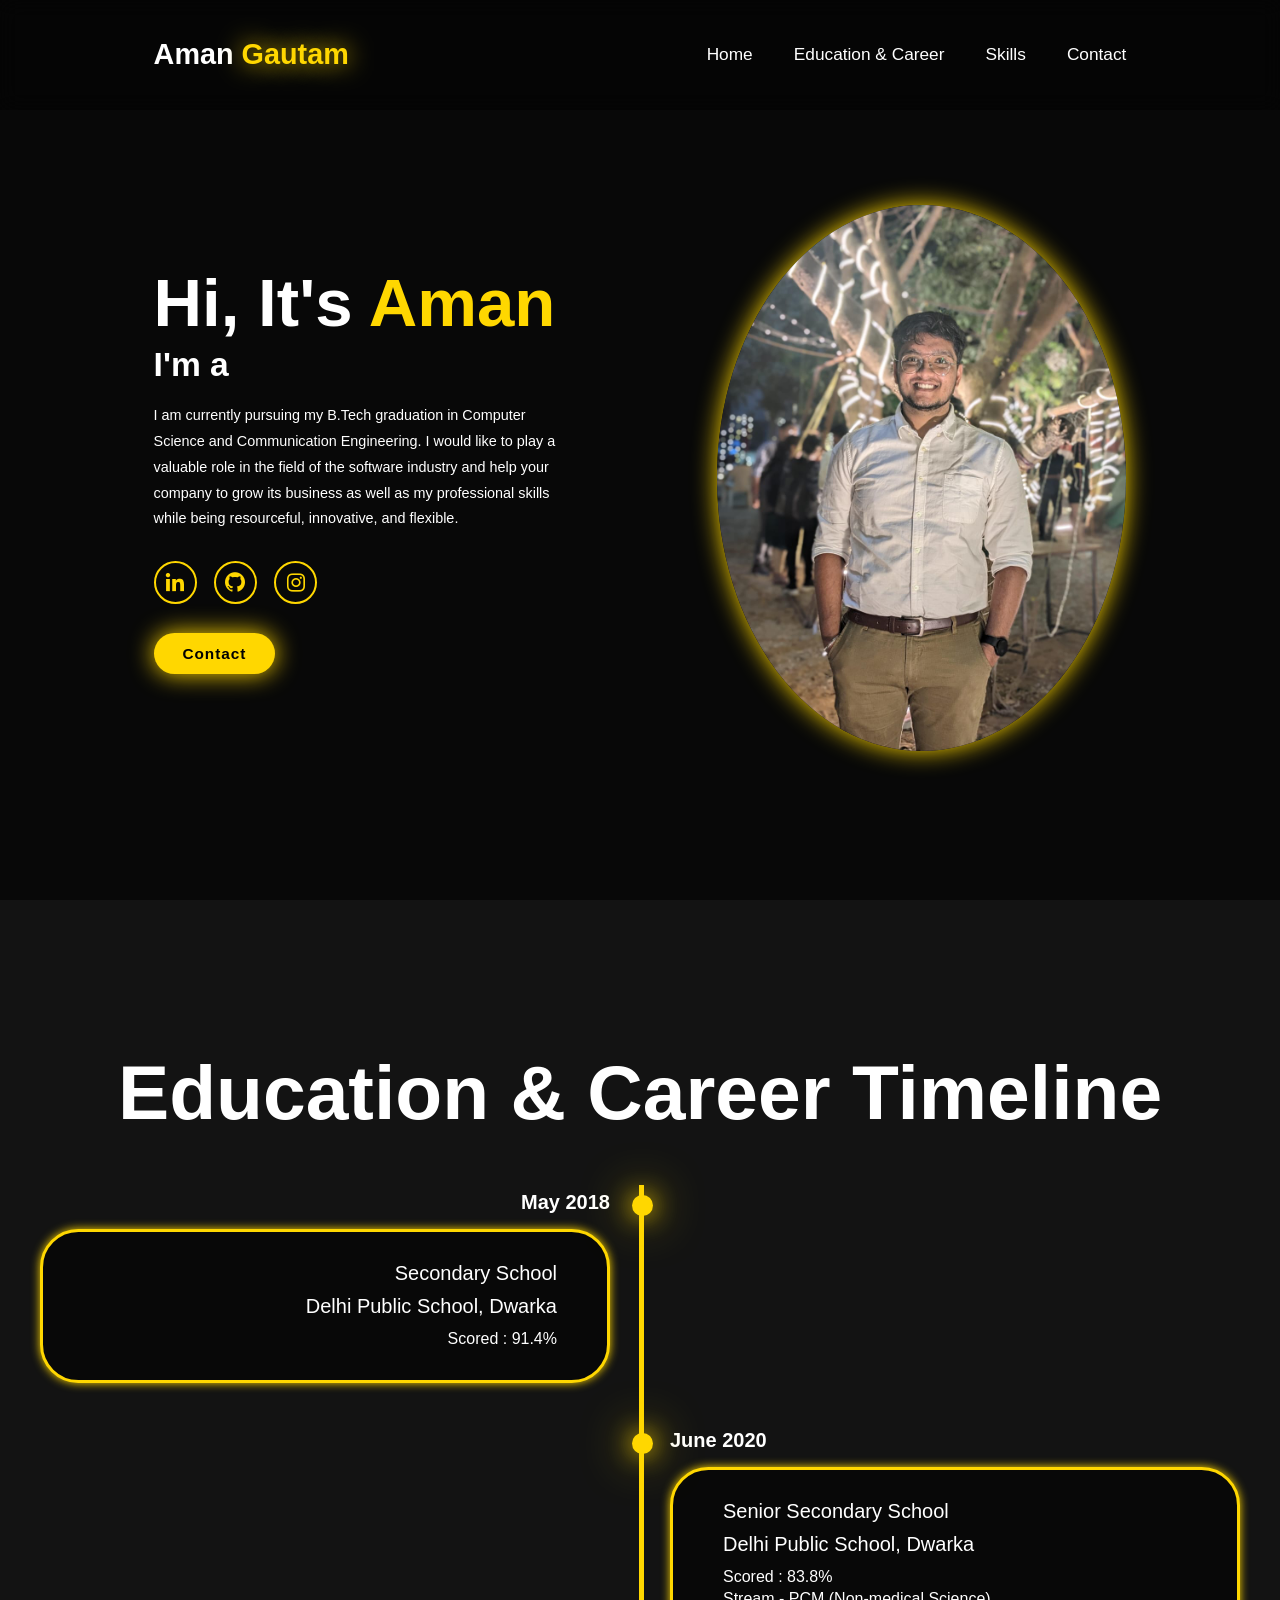
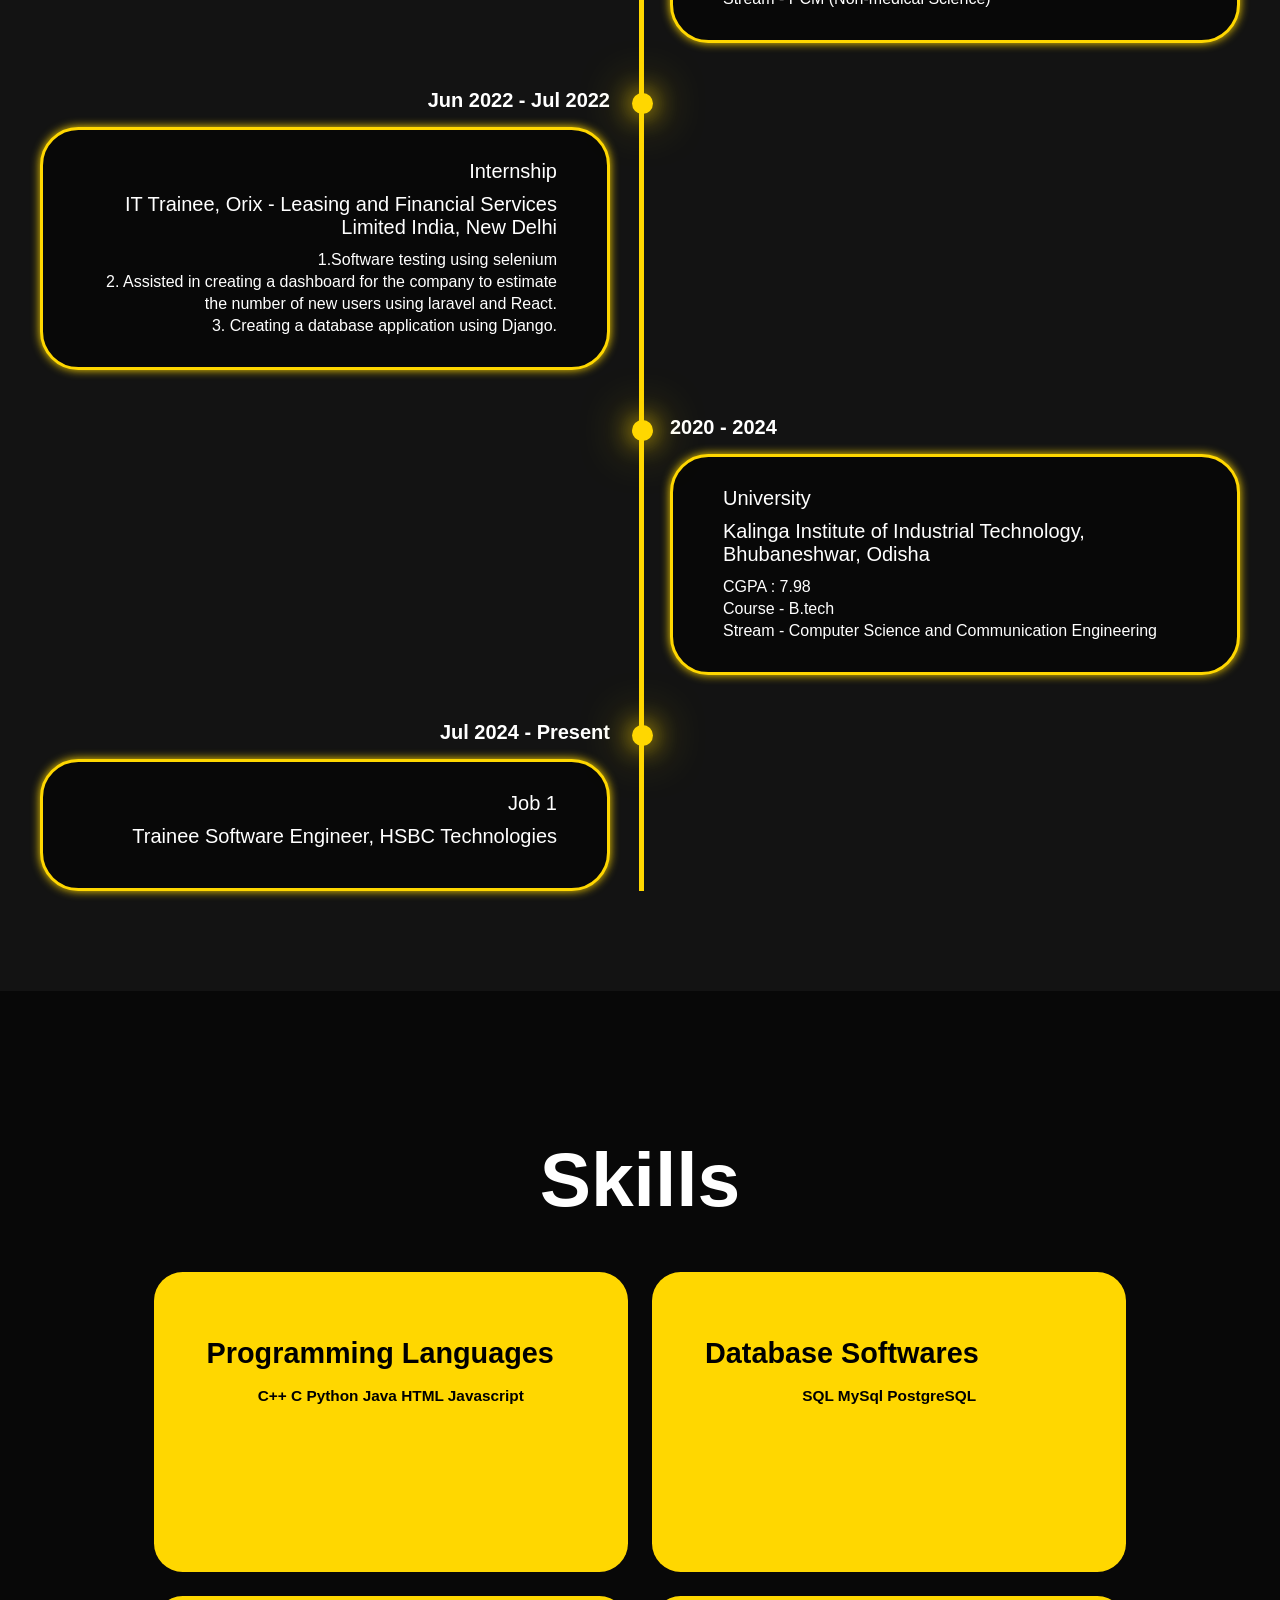
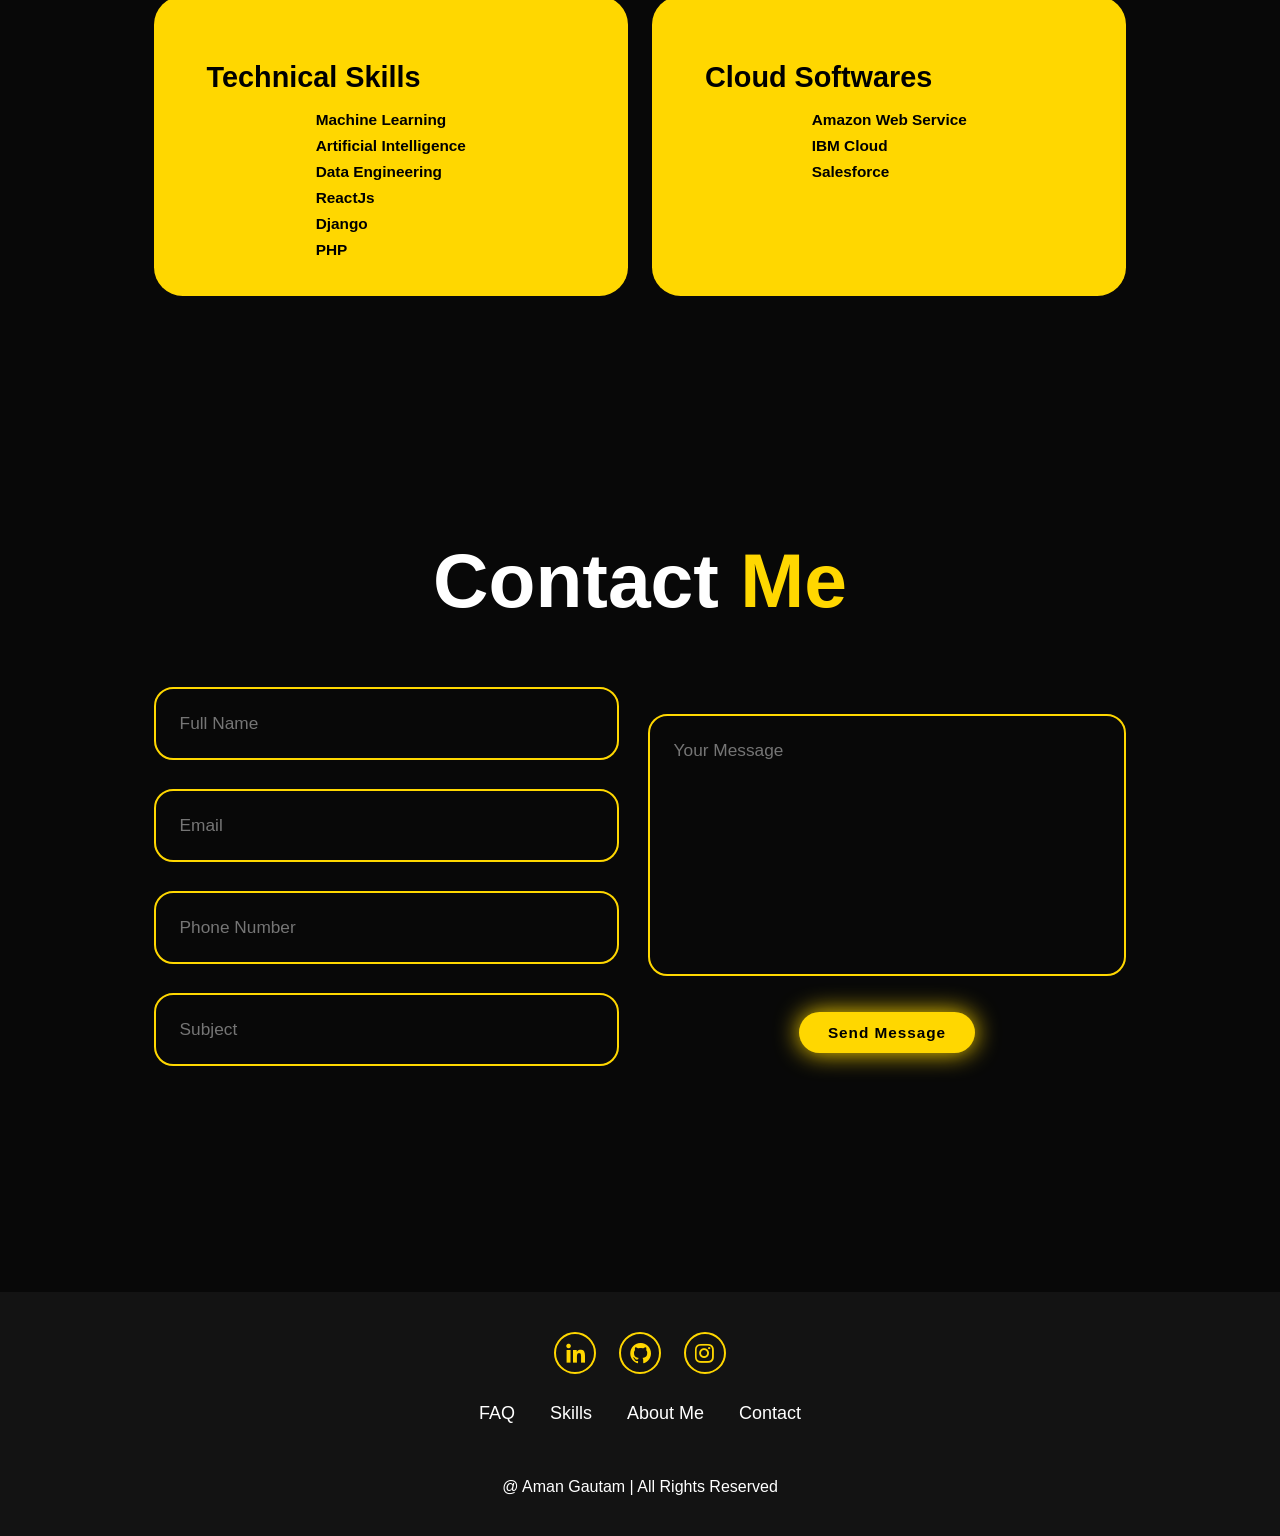
==== index.html @ bf4b322b "update updating form" ====
<!DOCTYPE html>
<html lang="en">
    <head>
        <meta charset="UTF=8">
        <meta name="viewport"
        content="width=device-width, initial-scale=1.0">
        <title>Portfolio Website</title>
        <link rel="stylesheet" href="style.css">
        <link href='https://unpkg.com/boxicons@2.1.4/css/boxicons.min.css' rel='stylesheet'>

    </head>
    <body>
        <header class="header">
            <a href="#home" class="logo">Aman <span>Gautam</span></a>
            <i class='bx bx-menu' id="menu-icon"></i>
            
            <nav class="navbar">
                <a href="#home" class="'active">Home</a>
                <a href="#education">Education & Career</a>
                <a href="#skills">Skills</a>
                <a href="#https://docs.google.com/forms/d/e/1FAIpQLSe3Bk3xiq4tRs19o24915F5q2o03FfB02VxkUXh2nrR_ytudA/viewform?usp=sf_link">Contact</a>
            </nav>
        </header>

        <section class="home" id="home">
            <div class="home-content">
                <h1> Hi, It's <span>Aman</span></h1>
                <h3 class="text-animation">I'm a <span></span></h3>
                <p>I am currently pursuing my B.Tech graduation in Computer Science and Communication Engineering. I would like to play a valuable role in the field of the software industry and help your company to grow its business as well as my professional skills while being resourceful, innovative, and flexible.</p>

                <div class="social-icons">
                    <a href="https://www.linkedin.com/in/aman-gautam-2961721b2"><i class='bx bxl-linkedin'></i></a>
                    <a href="https://github.com/Aman-Gautam007"><i class='bx bxl-github'></i></a>
                    <a href="https://www.instagram.com/aman_gautam07"><i class='bx bxl-instagram' ></i></a>
                </div>

                <div class="btn-group">
                    <a href="#contact" class="btn">Contact</a>
                </div>
            </div>
                <div class="home-img">
                    <img src="img1.jpg" alt="">
                </div>
        </section>
        <section class="education" id="education">
            <h2 class="heading">Education & Career Timeline</h2>

            <div class="timeline-items">

                <div class="timeline-item">
                    <div class="timeline-dot"></div>
                        <div class="timeline-date">May 2018</div>
                        <div class="timeline-content">
                            <h3>Secondary School</h3>
                            <h3>Delhi Public School, Dwarka</h3>
                            <p>Scored : 91.4%</p>
                        </div>
                </div>

                <div class="timeline-item">
                    <div class="timeline-dot"></div>
                        <div class="timeline-date">June 2020</div>
                        <div class="timeline-content">
                            <h3>Senior Secondary School</h3>
                            <h3>Delhi Public School, Dwarka</h3>
                            <p>Scored : 83.8% <br> Stream - PCM (Non-medical Science)</p>
                        </div>
                </div>

                <div class="timeline-item">
                    <div class="timeline-dot"></div>
                        <div class="timeline-date">Jun 2022 - Jul 2022</div>
                        <div class="timeline-content">
                            <h3>Internship</h3>
                            <h3>IT Trainee, Orix - Leasing and Financial Services Limited India, New Delhi </h3>
                            <p>1.Software testing using selenium<br>
                               2. Assisted in creating a dashboard for the company to estimate the number of new users using
                                laravel and React.<br>
                               3. Creating a database application using Django.</p>
                        </div>
                </div>

                <div class="timeline-item">
                    <div class="timeline-dot"></div>
                        <div class="timeline-date">2020 - 2024</div>
                        <div class="timeline-content">
                            <h3>University</h3>
                            <h3>Kalinga Institute of Industrial Technology, Bhubaneshwar, Odisha</h3>
                            <p>CGPA : 7.98 <br> Course - B.tech <br> Stream - Computer Science and Communication Engineering</p>
                        </div>
                </div>

                <div class="timeline-item">
                    <div class="timeline-dot"></div>
                        <div class="timeline-date">Jul 2024 - Present</div>
                        <div class="timeline-content">
                            <h3>Job 1</h3>
                            <h3>Trainee Software Engineer, HSBC Technologies </h3>
                            <p></p>
                        </div>
                </div>

            </div>
        </section>

        <section class="skills" id="skills">
            <h2 class="heading">Skills</h2>

            <div class="skills-container">
                <div class="skill-box">
                    <div class="skill-info">
                        <h4>Programming Languages</h4>
                        <p>C++  C  Python  Java  HTML   Javascript</p>
                    </div>
                </div>

                <div class="skill-box">
                    <div class="skill-info">
                        <h4>Database Softwares</h4>
                        <p>SQL <t>MySql <t>PostgreSQL </p>
                    </div>
                </div>

                <div class="skill-box">
                    <div class="skill-info">
                        <h4>Technical Skills</h4>
                        <p>Machine Learning<br> Artificial Intelligence<br> Data Engineering<br> ReactJs<br> Django<br> PHP</p>
                    </div>
                </div>

                <div class="skill-box">
                    <div class="skill-info">
                        <h4>Cloud Softwares</h4>
                        <p>Amazon Web Service <br> IBM Cloud <br> Salesforce </p>
                    </div>
                </div>

            </div>
        </section>

        <section class="contact" id="contact">
            <h2 class="heading">Contact <span>Me</span></h2>

            <form action="https://formsubmit.co/4864d755f82ed89b9d12161b167d415b" method="POST">
                <div class="input-group">
                    <div class="input-box">
                        <input type="text" name="name" placeholder="Full Name" required>
                        <input type="email" name="email" placeholder="Email" required>
                    </div>
                    <div class="input-box">
                        <input type="tel" name="phone" placeholder="Phone Number">
                        <input type="text" name="subject" placeholder="Subject" required>
                    </div>
                </div>
                <div class="input-group-2">
                    <textarea name="message" id="" cols="30" rows="10" placeholder="Your Message" required></textarea>
                    <input type="submit" value="Send Message" class="btn">
                </div>
            </form>
            
        </section>

        <footer class="footer">
            <div class="social">
                <a href="https://www.linkedin.com/in/aman-gautam-2961721b2"><i class='bx bxl-linkedin'></i></a>
                    <a href="https://github.com/Aman-Gautam007"><i class='bx bxl-github'></i></a>
                    <a href="https://www.instagram.com/aman_gautam07"><i class='bx bxl-instagram' ></i></a>
            </div>

            <ul class="list">
                <li>
                    <a href="#">FAQ</a>
                </li>
                <li>
                    <a href="#skills">Skills</a>
                </li>
                <li>
                    <a href="#home">About Me</a>
                </li>
                <li>
                    <a href="#contact">Contact</a>
                </li>
            </ul>

            <p class="copyright">
                @ Aman Gautam | All Rights Reserved
            </p>
        </footer>

        <script src="script.js"></script>
    </body>
</html>
---- style.css ----
* {
    margin: 0;
    padding: 0;
    box-sizing: border-box;
    text-decoration: none;
    border: none;
    outline: none;
    scroll-behavior: smooth;
    font-family: "Poppins", sans-serif;
}
:root {
    --bg-color: #080808;
    --second-bg-color: #131313;
    --text-color: white;
    --main-color: #FFD700;
}

html{
    font-size: 60%;
    overflow-x: hidden;
}
body{
    background: var(--bg-color);
    color: var(--text-color);
}
.header{
    position: fixed;
    top: 0;
    left: 0;
    width: 100%;
    padding: 4rem 12% 4rem;
    background: rgba(0, 0, 0, 0.3);
    backdrop-filter: blur(10px);
    display: flex;
    justify-content: space-between;
    align-items: center;
    z-index: 5;
}
.logo{
    font-size: 3rem;
    color: var(--text-color);
    font-weight: 800;
    cursor: pointer;
    transition: 0.3s ease;
}
.logo:hover{
    transform: scale(1.1);
}
.logo span{
    text-shadow: 0 0 25px var(--main-color);
}
.navbar a{
    font-size: 1.8rem;
    color: var(--text-color);
    margin-left: 4rem;
    font-weight: 500;
    transition: 0.3s ease;
    border-bottom: 3px solid transparent;
}
.navbar a:hover,
.navbar a.active{
    color: var(--main-color);
    border-bottom: 3px solid var(--main-color);
}
#menu-icon{
    font-size: 3.6rem;
    color: var(--main-color);
    display: none;
}

section{
    min-height: 100vh;
    padding: 10rem 12% 10rem;
}
.home{
    display: flex;
    align-items: center;
    justify-content: center;
    gap: 15rem;
}
.home-content{
    display: flex;
    flex-direction: column;
    align-items: baseline;
    text-align: left;
    justify-content: center;
    margin-top: 3rem;
}
span{
    color: var(--main-color);
}
.logo span{
    color: var(--main-color);
}
.home-content h3{
    margin-bottom: 2rem;
    margin-top: 1rem;
    font-size: 3.5rem;
}
.home-content h1{
    font-size: 7rem;
    font-weight: 700;
    margin-top: 1.5rem;
    line-height: 1;
}
.home-img{
    border-radius: 50%;
}
.home-img img{
    position: relative;
    top: 3rem;
    width: 32vw;
    border-radius: 50%;
    box-shadow: 0 0 25px var(--main-color);
    cursor: pointer;
    transition: 0.4s ease-in-out;
}
.home-img img:hover{
    box-shadow: 0 0 25px var(--main-color),
                0 0 50px var(--main-color),
                0 0 100px var(--main-color);
}
.home-content p{
    font-size: 1.5rem;
    font-weight: 500;
    line-height: 1.8;
    max-width: 1000px;
}
.social-icons a{
    display: inline-flex;
    justify-content: center;
    align-items: center;
    width: 4.5rem;
    height: 4.5rem;
    background: transparent;
    border: 2px solid var(--main-color);
    font-size: 2.5rem;
    border-radius: 50%;
    color: var(--main-color);
    margin: 3rem 1.5rem 3rem 0;
    transition: 0.3s ease-in-out;
}
.social-icons a:hover{
    color: var(--text-color);
    transform: scale(1.3)translate(-5px);
    box-shadow: 0 0 25px var(--main-color);
    background-color: var(--main-color);
}
.btn{
    display: inline-block;
    padding: 1rem 2.8rem;
    background: var(--main-color);
    box-shadow: 0 0 25px var(--main-color);
    border-radius: 4rem;
    font-size: 1.6rem;
    color: black;
    border: 2px solid transparent;
    letter-spacing: 0.1rem;
    font-weight: 600;
    transition: 0.3s ease-in-out;
    cursor: pointer;
}
.btn:hover{
    transform: scale(1.05);
    box-shadow: 0 0 50px var(--main-color);
}
.btn-group{
    display: flex;
    align-items: center;
    gap: 1.5rem;
}
.btn-group a:nth-of-type(2){
    background-color: black;
    color: var(--main-color);
    border: 2px solid var(--main-color);
    box-shadow: 0 0 25px transparent;
}
.btn-group a:nth-last-of-type(2):hover{
    box-shadow: 0 0 25px var(--main-color);
    background-color: var(--main-color);
    color: black;
}
.text-animation{
    font-size: 34px;
    font-weight: 600;
    min-width: 280px;
}
.text-animation span{
    position: relative;
}
.text-animation span::before{
    content: "Software Engineer";
    color: var(--main-color);
    animation: words 20s infinite;
}
.text-animation span::after{
    content: "";
    background-color: var(--bg-color);
    position: absolute;
    width: calc(100% + 8px);
    height: 100%;
    border-left: 3px solid var(--bg-color);
    right: -8px;
    animation: cursor 0.6s infinite, typing 20s steps(14) infinite;
}
@keyframes cursor {
    to{
        border-left: 2px solid var(--main-color);
    }
}
@keyframes words {
    0%,
    20%{
        content: "Software Engineer";
    }
    21%,
    40%{
        content: "Data Engineer";
    }
    41%,
    60%{
        content: "Frontend Developer";
    }
    61%,
    80%{
        content: "Backend Developer";
    }
}
@keyframes typing{
    10%,
    15%,
    30%,
    35%,
    50%,
    55%,
    70%,
    75%,
    90%,
    95%{
        width: 0;
    }
    5%,
    20%,
    25%,
    40%,
    45%,
    60%,
    65%,
    80%,
    85%{
        width: calc(100% + 8px);
    }
}
.heading{
    font-size: 8rem;
    text-align: center;
    margin: 5rem 0;
}
.education{
    padding: 100px 15px;
    background: var(--second-bg-color);
}
.education h2{
    margin-bottom: 5rem;
}
.timeline-items{
    max-width: 1200px;
    margin: auto;
    display: flex;
    flex-wrap: wrap;
    position: relative;
}
.timeline-items::before{
    content: "";
    position: absolute;
    width: 5px;
    height: 100%;
    background-color: var(--main-color);
    left: calc(50% - 1px);
}
.timeline-item{
    margin-bottom: 40px;
    width: 100%;
    position: relative;
}
.timeline-item:last-child{
    margin-bottom: 0;
}
.timeline-item:nth-child(odd){
    padding-right: calc(50% + 30px);
    text-align: right;
}
.timeline-item:nth-child(even){
    padding-left: calc(50% + 30px);
}
.timeline-dot{
    height: 21px;
    width: 21px;
    background-color: var(--main-color);
    box-shadow: 0 0 25px var(--main-color),
                0 0 50px var(--main-color);
    position: absolute;
    left: calc(50% - 8px);
    border-radius: 50%;
    top: 10px;
}
.timeline-date{
    font-size: 20px;
    font-weight: 800;
    color: white;
    margin: 6px 0 15px;
}
.timeline-content{
    background-color: var(--bg-color);
    border: 3px solid var(--main-color);
    padding: 30px 50px;
    border-radius: 4rem;
    box-shadow: 0 0 10px var(--main-color);
    cursor: pointer;
    transition: 0.3s ease-in-out;
}
.timeline-content:hover{
    transform: scale(1.05);
    box-shadow: 0 0 25px var(--main-color);
}
.timeline-content h3{
    font-size: 20px;
    color: white;
    margin: 0 0 10px;
    font-weight: 500;
}
.timeline-content p{
    color: white;
    font-size: 16px;
    font-weight: 300;
    line-height: 22px;
}
::-webkit-scrollbar{
    width: 15px;
}
::-webkit-scrollbar-thumb{
    background-color: var(--main-color);
}
::-webkit-scrollbar-track{
    background-color: var(--bg-color);
    width: 50px;
}
.skills{
    background: var(--bg-color);
    color: black;
}
.skills h2{
    margin-bottom: 5rem;
    color: white;
}
.skills-container{
    display: grid;
    grid-template-columns: repeat(2,1fr);
    align-items: center;
    gap: 2.5rem;
}
.skill-box{
    background-color: var(--main-color);
    height: 300px;
    border-radius: 3rem;
    border: 5px solid transparent;
    cursor: pointer;
    transition: 0.4s ease-in-out;
}
.skill-box:hover{
    background: white;
    color: black;
    border: 5px solid var(--main-color);
    transform: scale(1.03);
}
.skill-box .skill-info{
    display: flex;
    flex-direction: column;
    text-align: left;
    max-height: 20px;
    justify-content: left;
    align-items: baseline;
    padding: 5rem 5rem;
}
.skill-info h4{
    font-size: 3rem;
    font-weight: 800;
    line-height: 2;
}
.skill-info p{
    font-size: 1.6rem;
    font-weight: 600;
    max-height: 100px;
    line-height: 1.7;
    margin: auto;
}
.contact{
    background-color: var(--bg-color);
}
.contact h2{
    margin-bottom: 3rem;
    color: white;
}
.contact form{
    display: flex;
    align-items: center;
    justify-content: center;
    gap: 3rem;
    margin: 5rem auto;
    text-align: center;
}
.contact form .input-box{
    display: flex;
    justify-content: center;
    flex-wrap: wrap;
}
.contact form .input-box input,
.contact form textarea{
    width: 100%;
    padding: 2.5rem;
    font-size: 1.8rem;
    color: var(--text-color);
    background : var(--bg-color);
    border-radius: 2rem;
    border: 2px solid var(--main-color);
    margin: 1.5rem 0;
    resize: none;
}
.contact form .btn{
    margin-top: 2rem;
}
.footer{
    position: relative;
    bottom: 0;
    width: 100%;
    padding: 40px 0;
    background-color: var(--second-bg-color);
}
.footer .social{
    text-align: center;
    padding-bottom: 25px;
    color: var(--main-color);
}
.footer .social a{
    font-size: 25px;
    color: var(--main-color);
    border: 2px solid var(--main-color);
    width: 42px;
    height: 42px;
    line-height: 42px;
    display: inline-block;
    text-align: center;
    border-radius: 50%;
    margin: 0 10px;
    transition: 0.3s ease-in-out;
}
.footer .social a:hover{
    transform: scale(1.2)translateY(-10px);
    background-color: var(--main-color);
    color: black;
    box-shadow: 0 0 25px var(--main-color);
}
.footer ul{
    margin-top: 0;
    padding: 0;
    font-size: 18px;
    line-height: 1.6;
    margin-bottom: 0;
    text-align: center;
}
.footer ul li a{
    color: white;
    border-bottom: 3px solid transparent;
    transition: 0.3s ease-in-out;
}
.footer ul li a:hover{
    border-bottom: 3px solid var(--main-color);
}
.footer ul li{
    display: inline-block;
    padding: 0 15px;
}
.footer .copyright{
    margin-top: 50px;
    text-align: center;
    font-size: 16px;
    color: white;
}
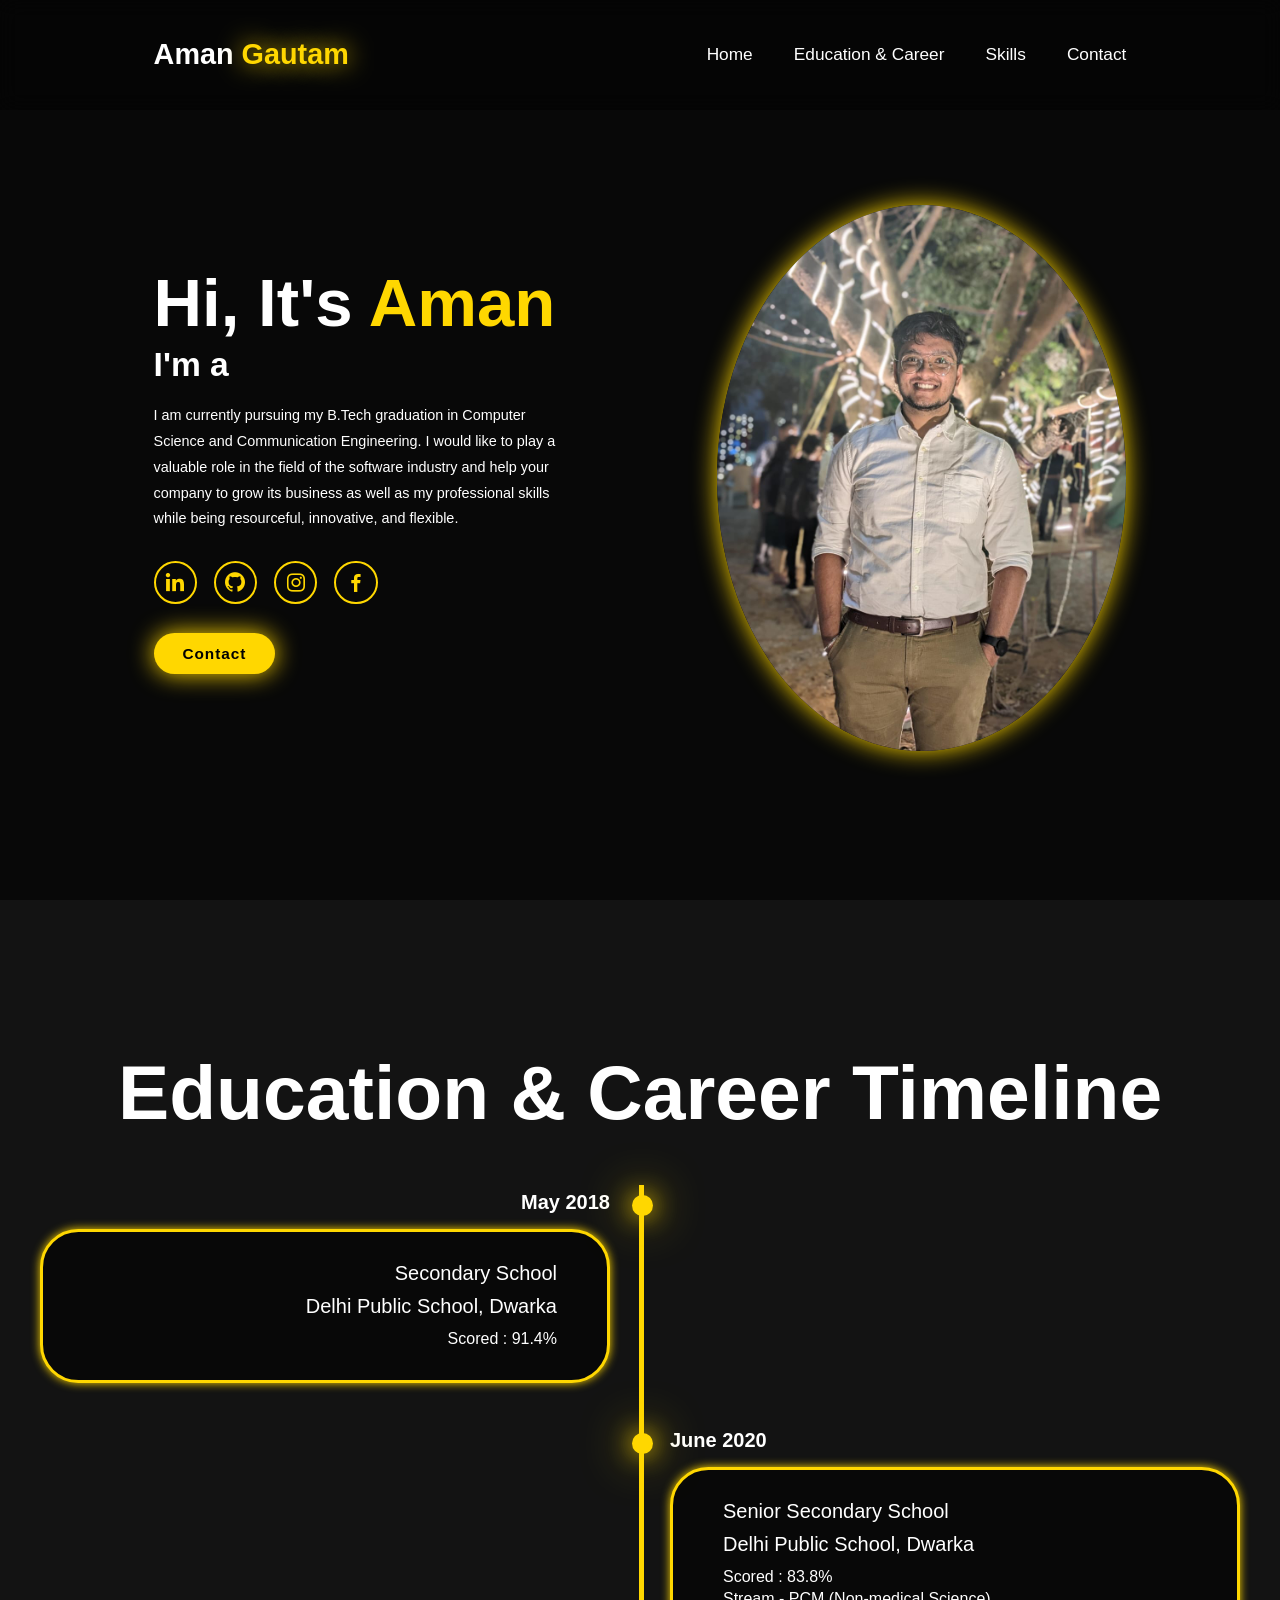
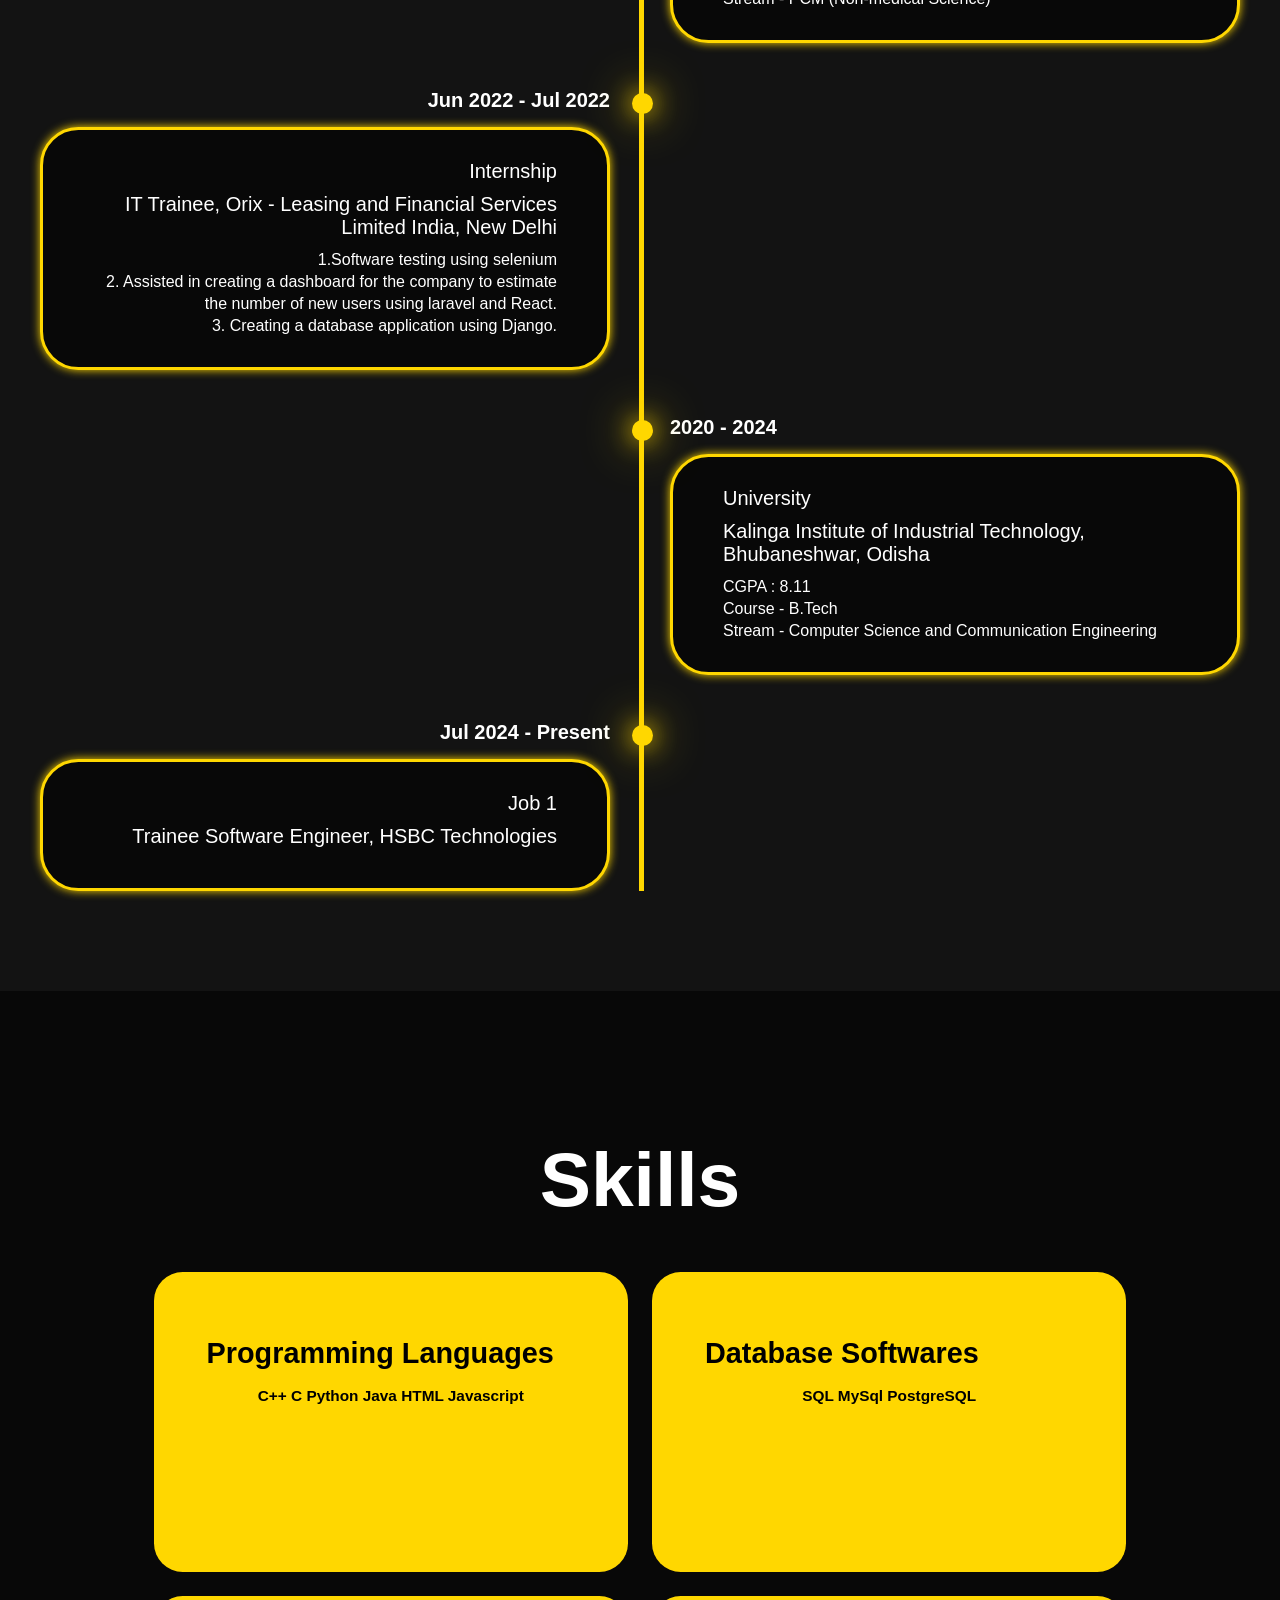
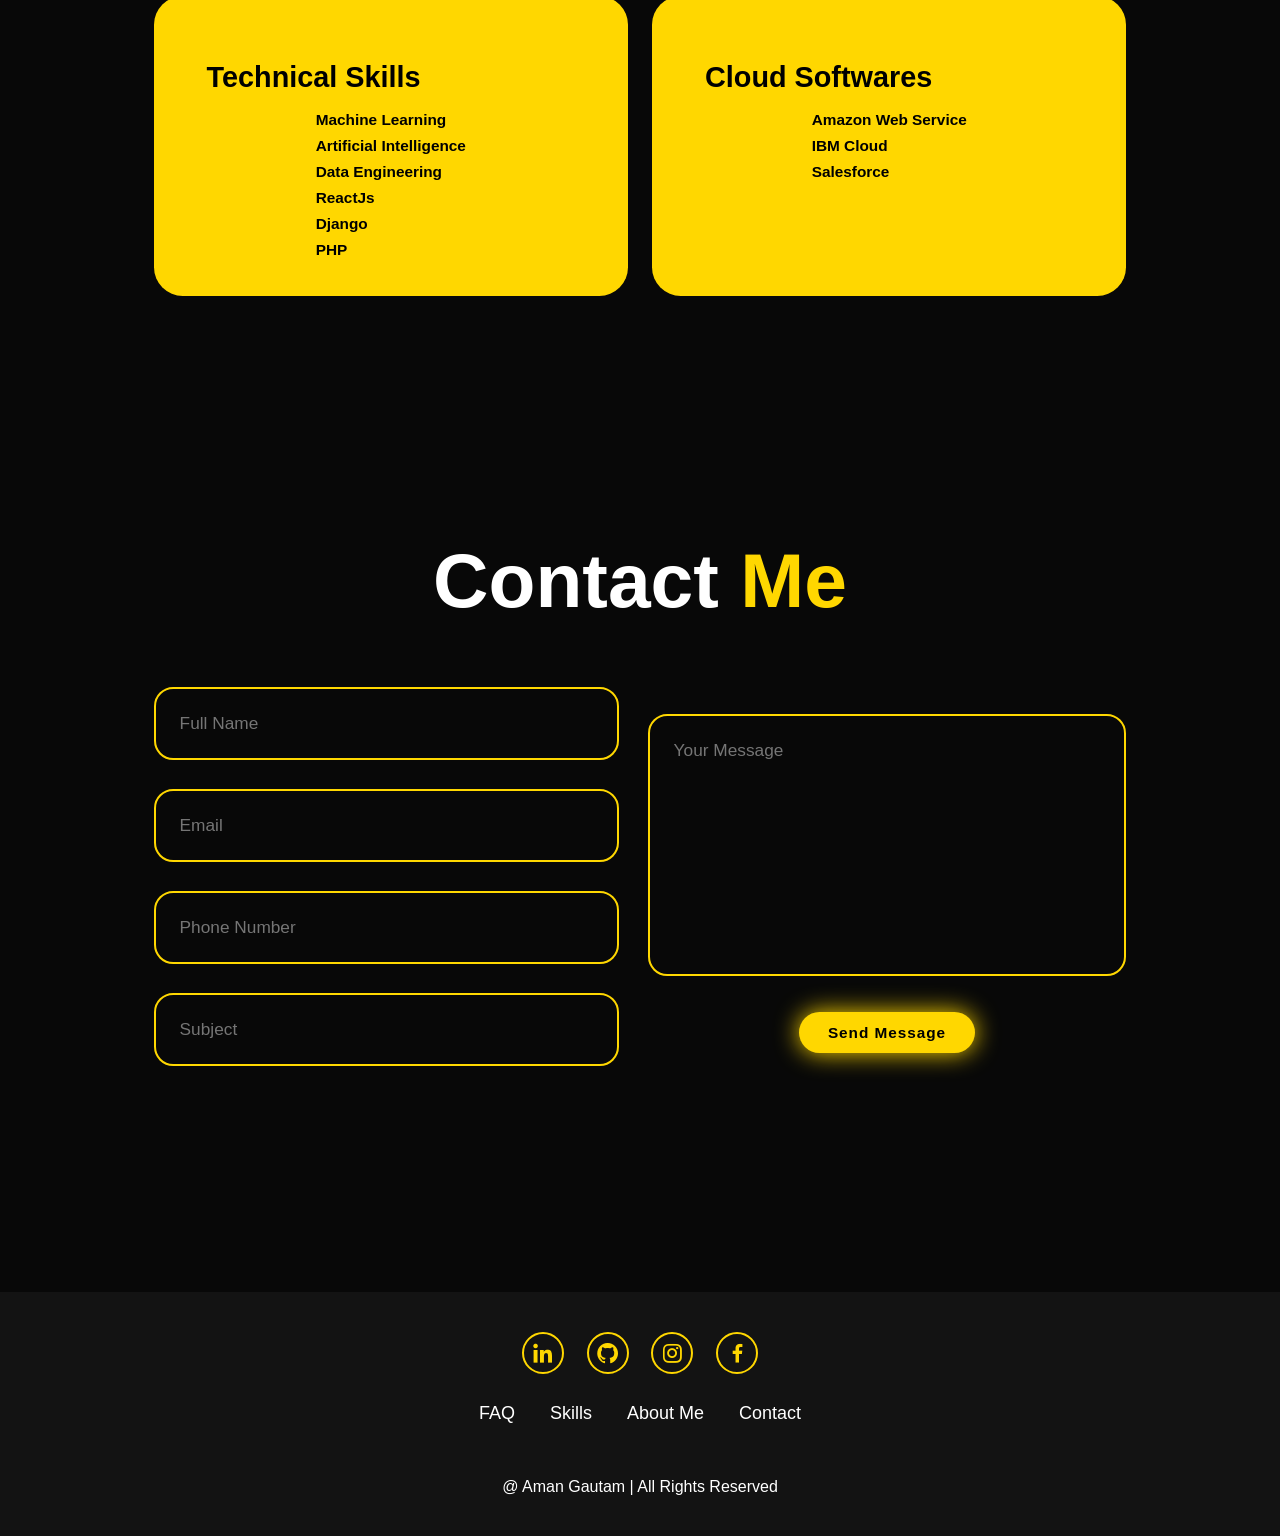
==== commit 8225d84b: "update index.html adding certificates in education and career timeline" ====
--- a/index.html
+++ b/index.html
@@ -18,7 +18,7 @@
                 <a href="#home" class="'active">Home</a>
                 <a href="#education">Education & Career</a>
                 <a href="#skills">Skills</a>
-                <a href="#https://docs.google.com/forms/d/e/1FAIpQLSe3Bk3xiq4tRs19o24915F5q2o03FfB02VxkUXh2nrR_ytudA/viewform?usp=sf_link">Contact</a>
+                <a href="#contact">Contact</a>
             </nav>
         </header>
 
@@ -32,6 +32,7 @@
                     <a href="https://www.linkedin.com/in/aman-gautam-2961721b2"><i class='bx bxl-linkedin'></i></a>
                     <a href="https://github.com/Aman-Gautam007"><i class='bx bxl-github'></i></a>
                     <a href="https://www.instagram.com/aman_gautam07"><i class='bx bxl-instagram' ></i></a>
+                    <a href="https://www.facebook.com/profile.php?id=100023824969684"><i class='bx bxl-facebook' ></i></a>
                 </div>
 
                 <div class="btn-group">
@@ -51,7 +52,7 @@
                     <div class="timeline-dot"></div>
                         <div class="timeline-date">May 2018</div>
                         <div class="timeline-content">
-                            <h3>Secondary School</h3>
+                            <a href="https://drive.google.com/file/d/1_i2B9RHNs3nwexXII74XHQqz_Q3s01UQ/view?usp=drive_link"><h3>Secondary School</h3></a>
                             <h3>Delhi Public School, Dwarka</h3>
                             <p>Scored : 91.4%</p>
                         </div>
@@ -61,7 +62,7 @@
                     <div class="timeline-dot"></div>
                         <div class="timeline-date">June 2020</div>
                         <div class="timeline-content">
-                            <h3>Senior Secondary School</h3>
+                            <a href="https://drive.google.com/file/d/1f_t0av8mMwj8uBE2flbBFSCCmrat_07I/view?usp=drive_link"><h3>Senior Secondary School</h3></a>
                             <h3>Delhi Public School, Dwarka</h3>
                             <p>Scored : 83.8% <br> Stream - PCM (Non-medical Science)</p>
                         </div>
@@ -86,7 +87,7 @@
                         <div class="timeline-content">
                             <h3>University</h3>
                             <h3>Kalinga Institute of Industrial Technology, Bhubaneshwar, Odisha</h3>
-                            <p>CGPA : 7.98 <br> Course - B.tech <br> Stream - Computer Science and Communication Engineering</p>
+                            <p>CGPA : 8.11 <br> Course - B.Tech <br> Stream - Computer Science and Communication Engineering</p>
                         </div>
                 </div>
 
@@ -165,11 +166,12 @@
                 <a href="https://www.linkedin.com/in/aman-gautam-2961721b2"><i class='bx bxl-linkedin'></i></a>
                     <a href="https://github.com/Aman-Gautam007"><i class='bx bxl-github'></i></a>
                     <a href="https://www.instagram.com/aman_gautam07"><i class='bx bxl-instagram' ></i></a>
+                    <a href="https://www.facebook.com/profile.php?id=100023824969684"><i class='bx bxl-facebook' ></i></a>
             </div>
 
             <ul class="list">
                 <li>
-                    <a href="#">FAQ</a>
+                    <a href="https://forms.gle/FmBYpoTvyAEv97js8">FAQ</a>
                 </li>
                 <li>
                     <a href="#skills">Skills</a>
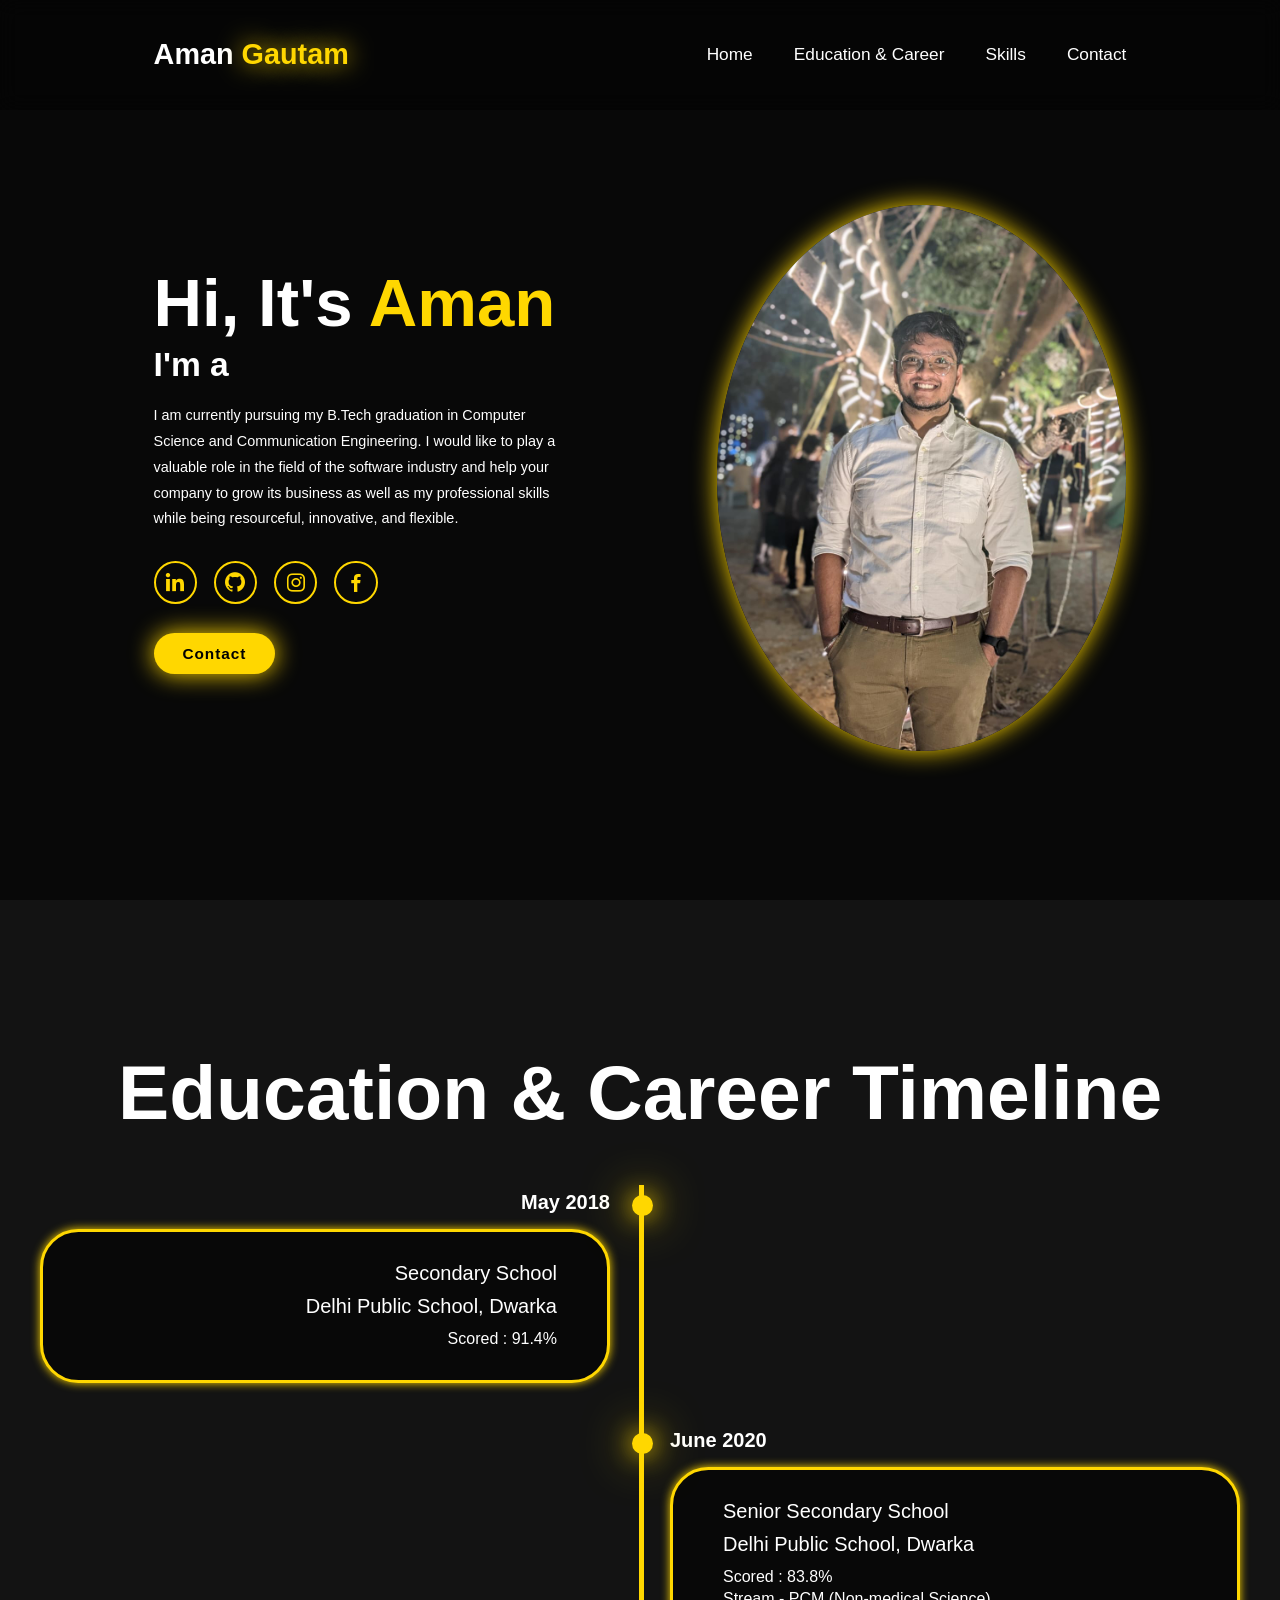
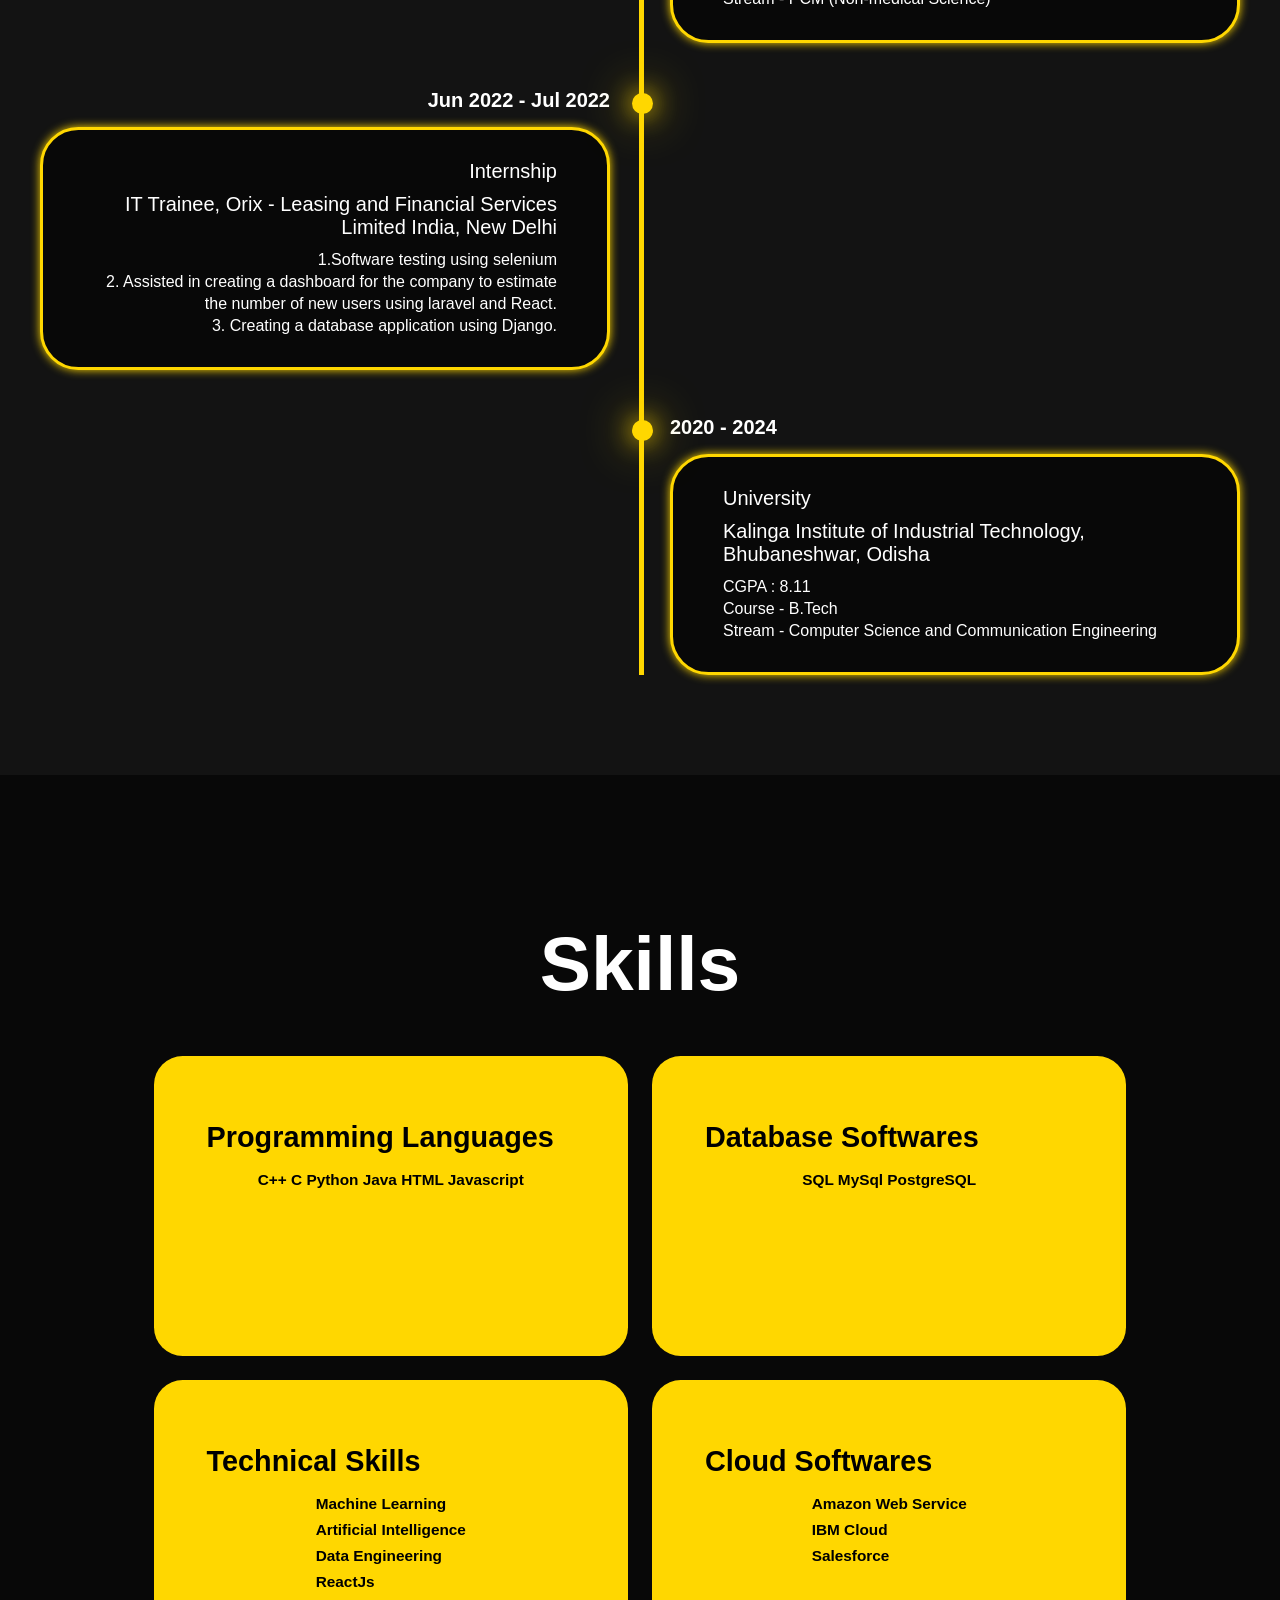
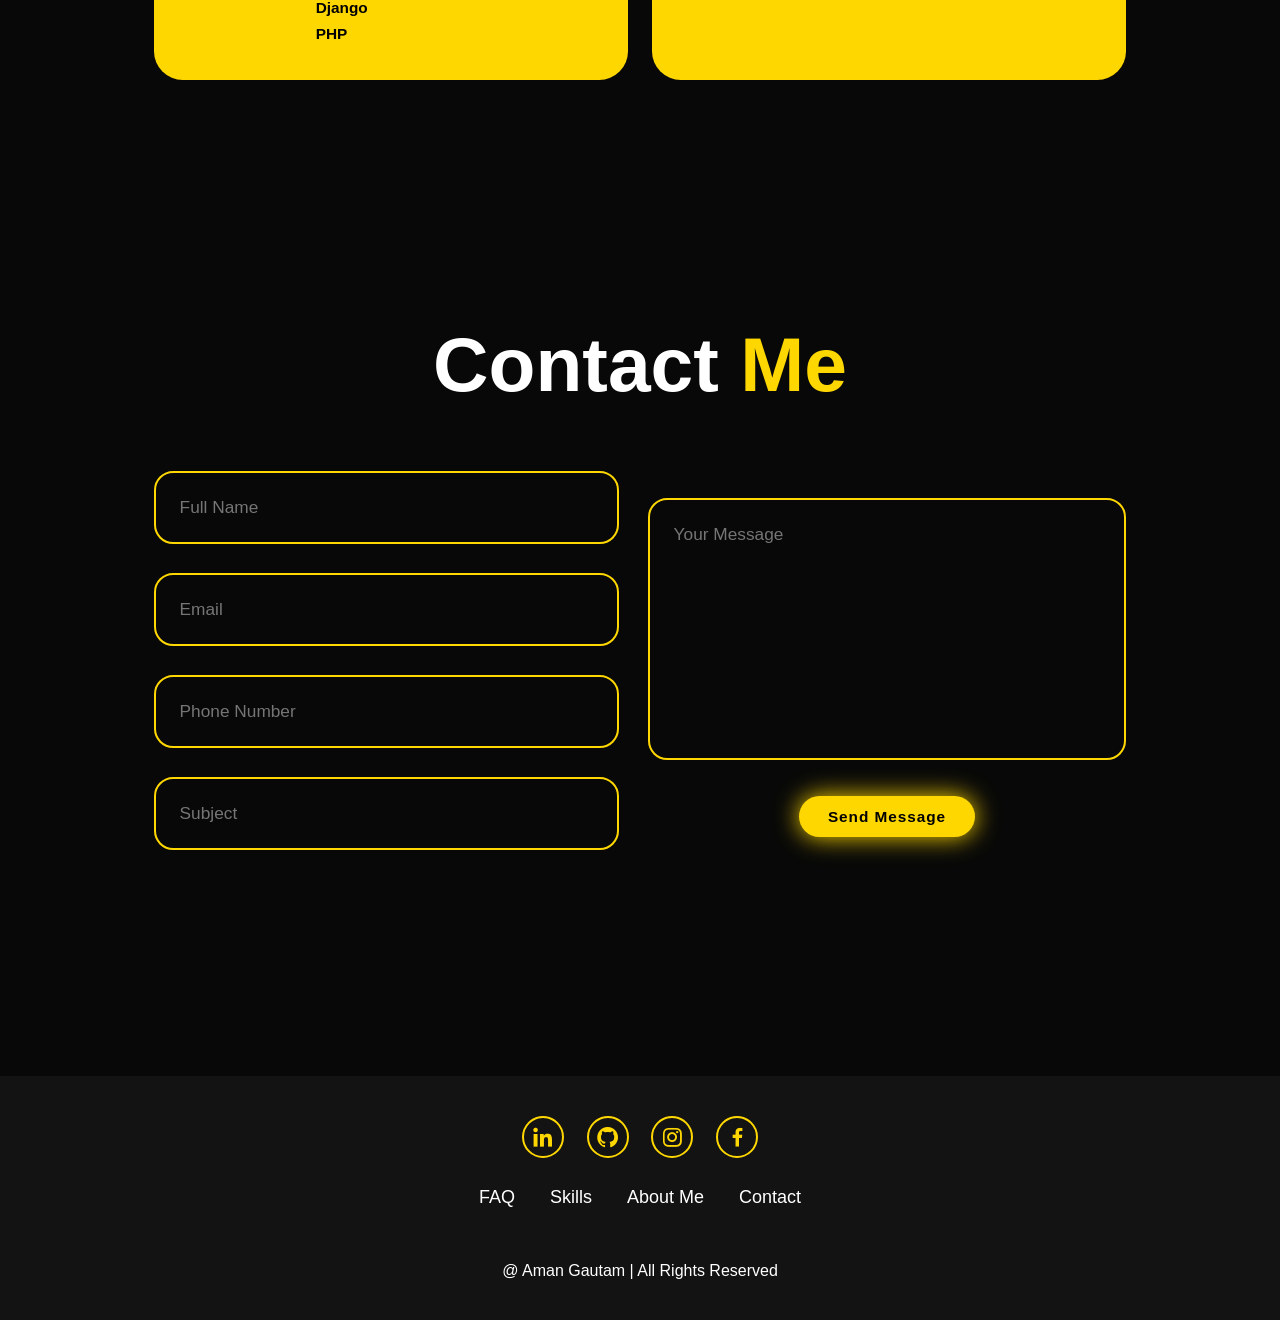
==== commit ca1c4421: "git commit" ====
--- a/index.html
+++ b/index.html
@@ -72,7 +72,7 @@
                     <div class="timeline-dot"></div>
                         <div class="timeline-date">Jun 2022 - Jul 2022</div>
                         <div class="timeline-content">
-                            <h3>Internship</h3>
+                            <a href = "https://drive.google.com/file/d/1NxKHA-mVAQqdCPKVaBs2J3dUZ1Ppfsx2/view?usp=drive_link"><h3>Internship</h3></a>
                             <h3>IT Trainee, Orix - Leasing and Financial Services Limited India, New Delhi </h3>
                             <p>1.Software testing using selenium<br>
                                2. Assisted in creating a dashboard for the company to estimate the number of new users using
@@ -90,17 +90,6 @@
                             <p>CGPA : 8.11 <br> Course - B.Tech <br> Stream - Computer Science and Communication Engineering</p>
                         </div>
                 </div>
-
-                <div class="timeline-item">
-                    <div class="timeline-dot"></div>
-                        <div class="timeline-date">Jul 2024 - Present</div>
-                        <div class="timeline-content">
-                            <h3>Job 1</h3>
-                            <h3>Trainee Software Engineer, HSBC Technologies </h3>
-                            <p></p>
-                        </div>
-                </div>
-
             </div>
         </section>
 
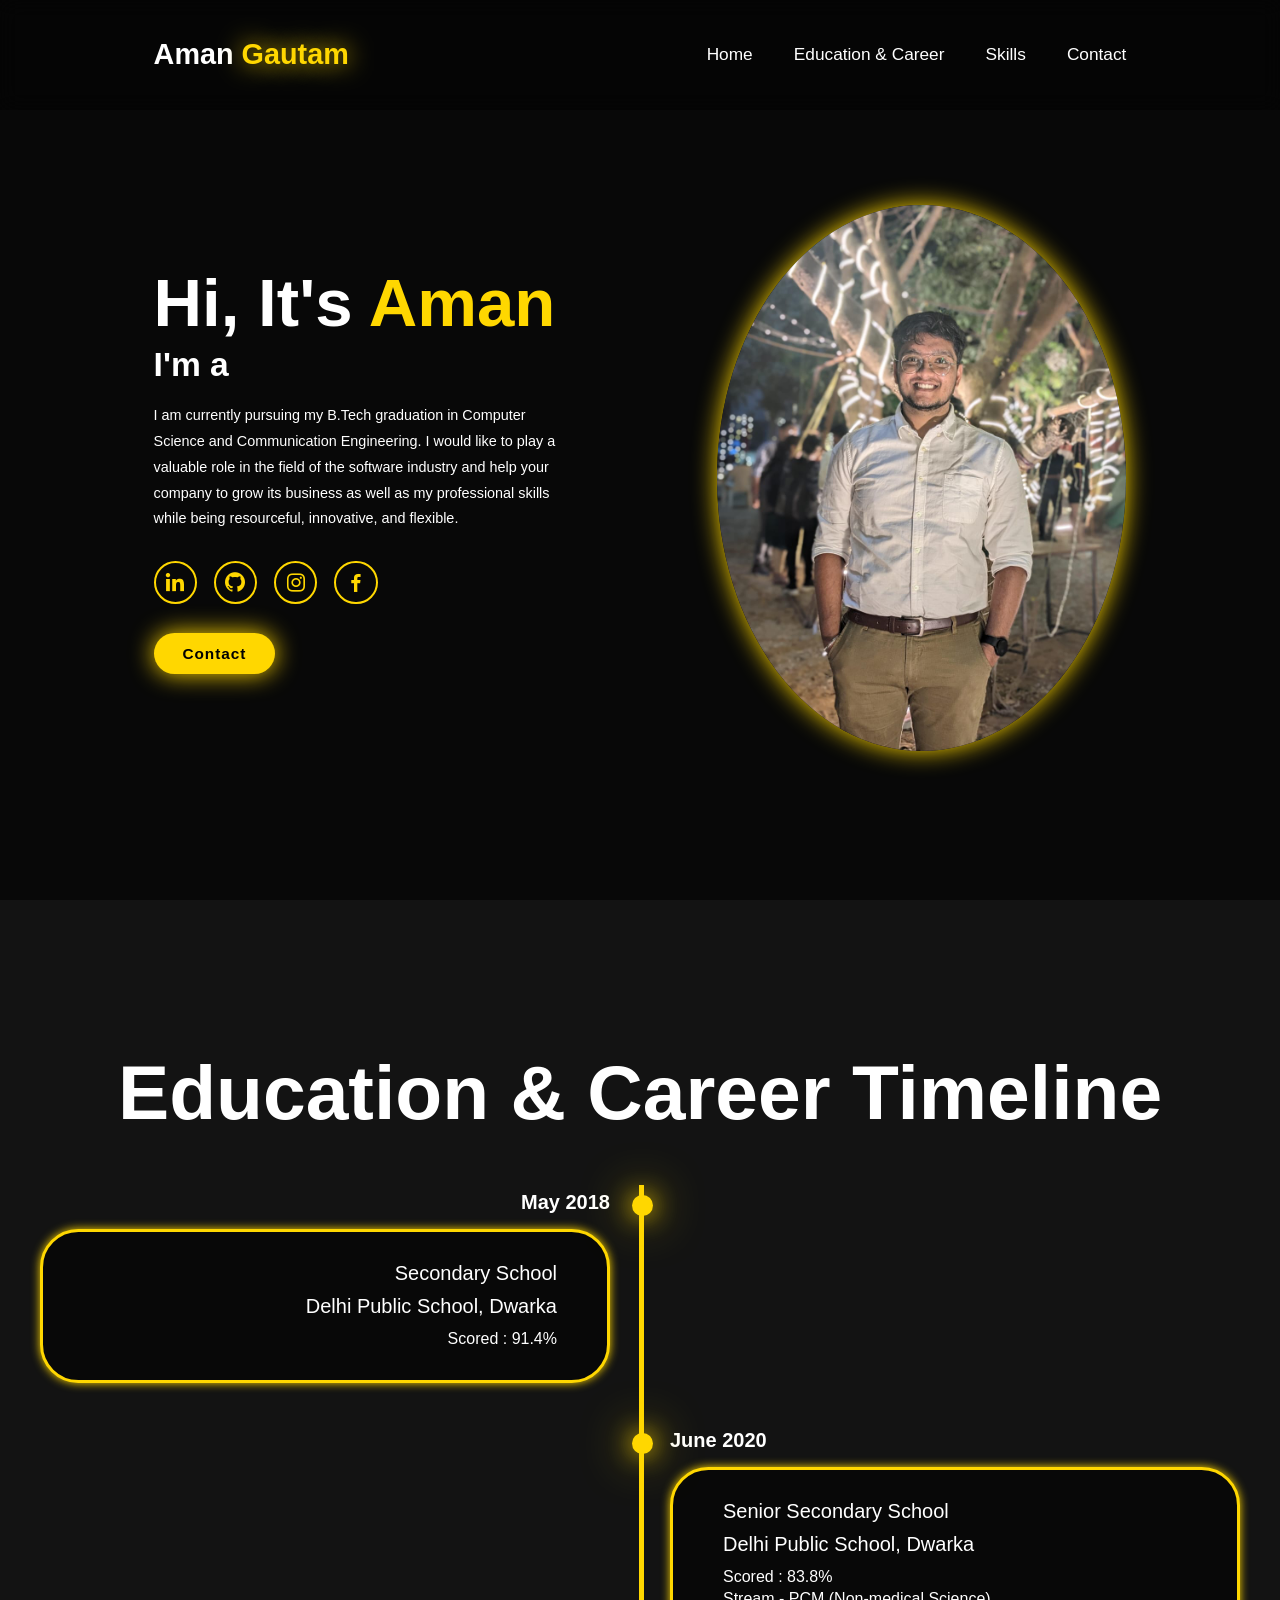
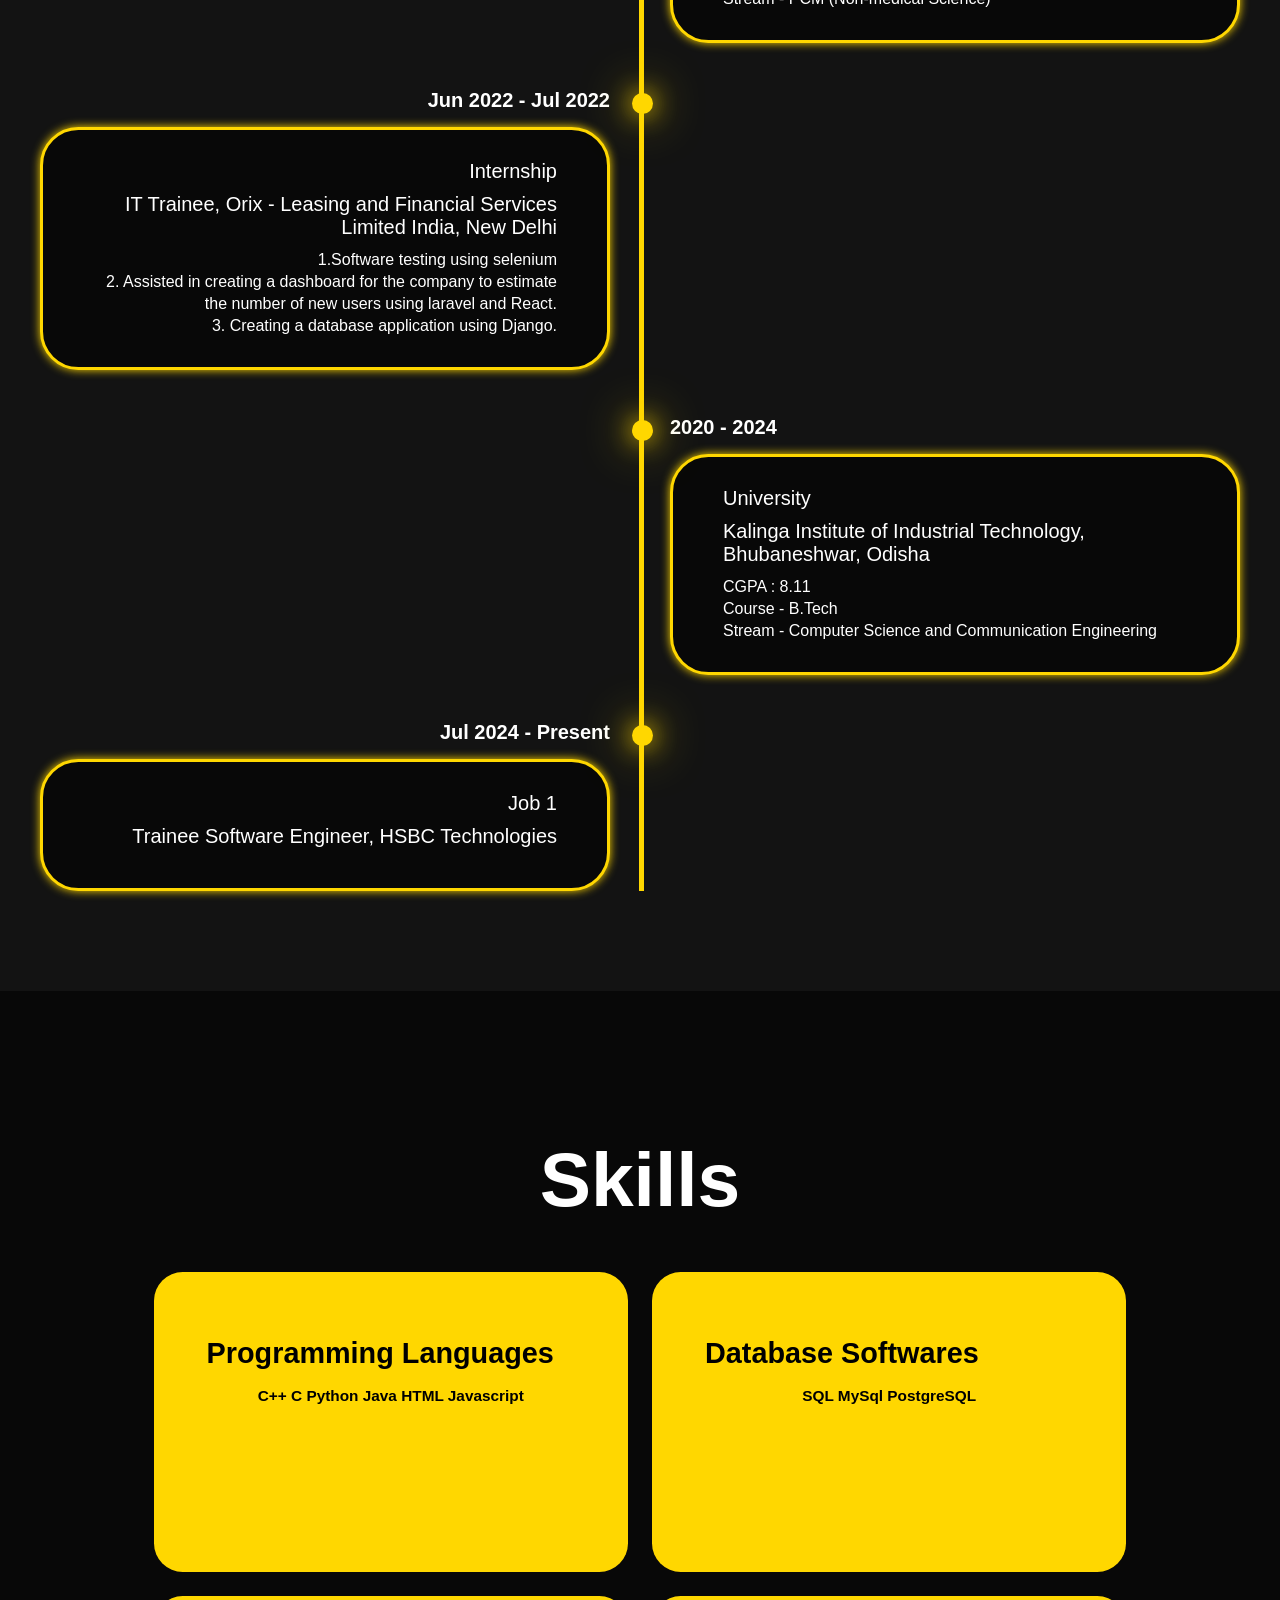
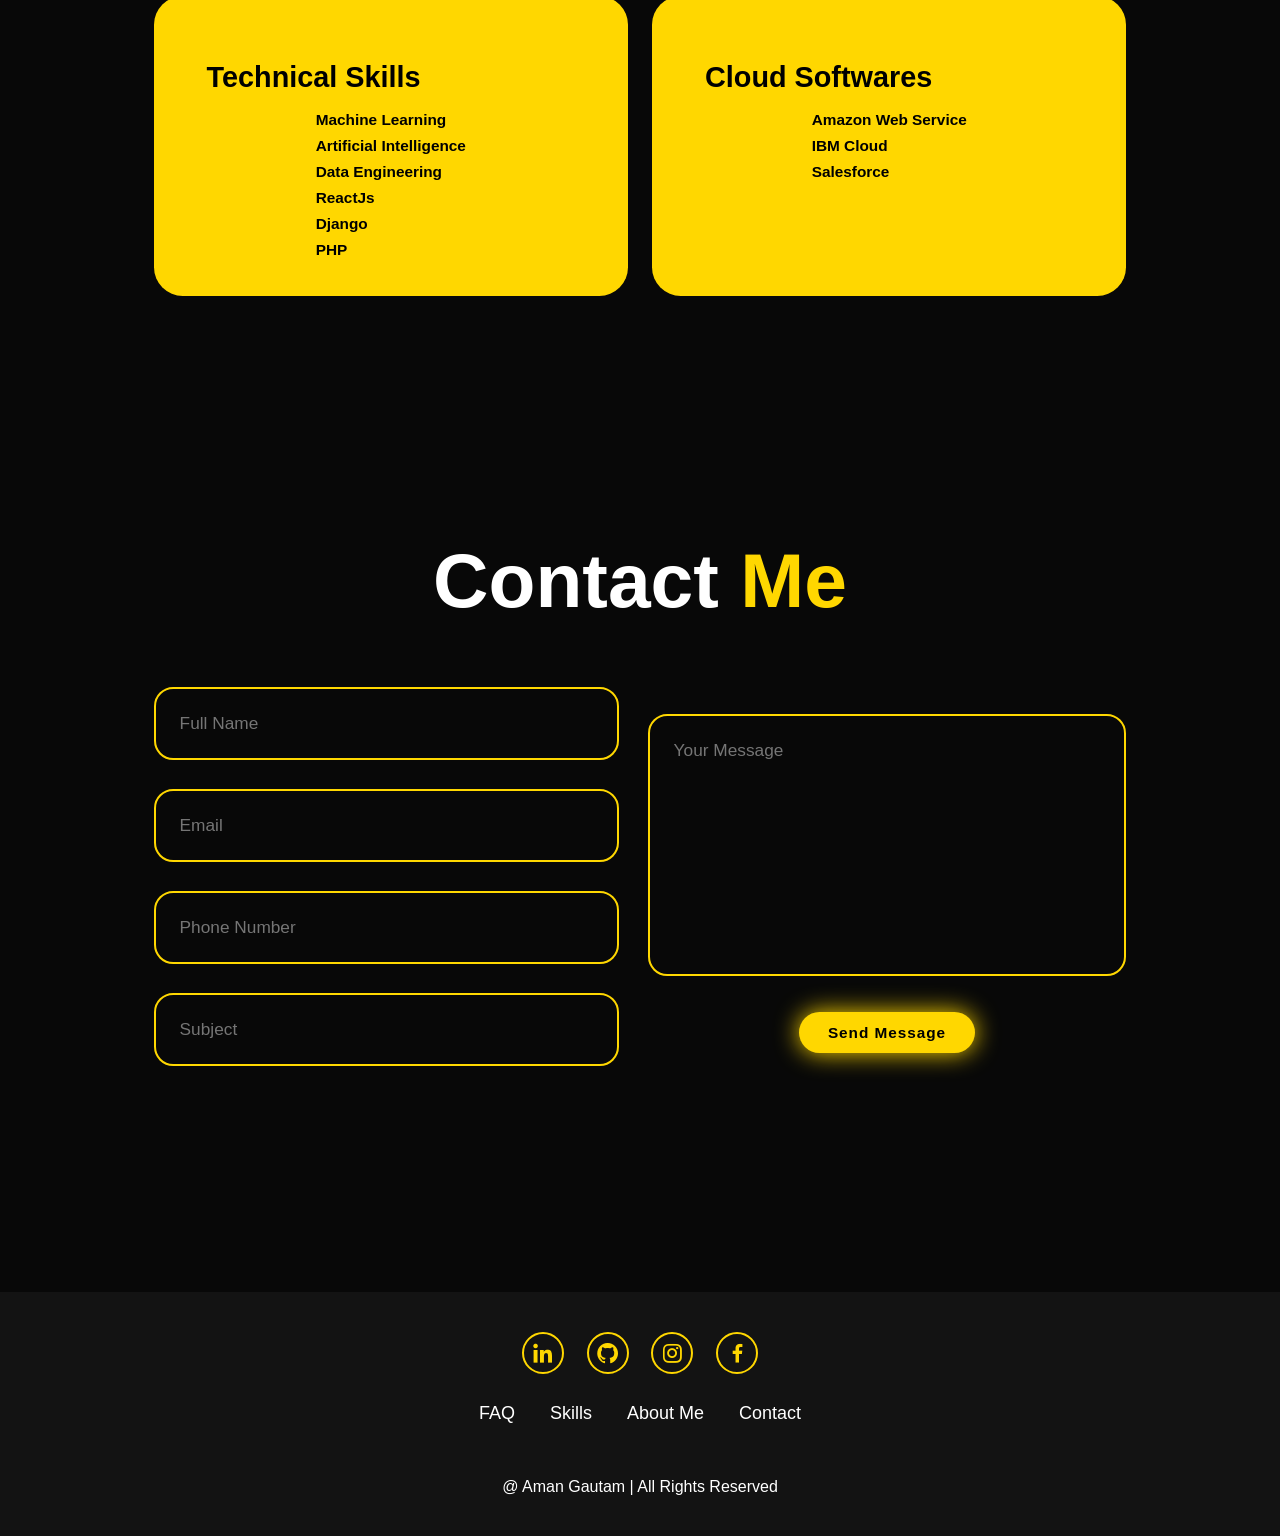
==== commit 1a273196: "Merge branch 'main' of https://github.com/Aman-Gautam007/amangautamportfolio.github.io" ====
--- a/index.html
+++ b/index.html
@@ -90,6 +90,17 @@
                             <p>CGPA : 8.11 <br> Course - B.Tech <br> Stream - Computer Science and Communication Engineering</p>
                         </div>
                 </div>
+
+                <div class="timeline-item">
+                    <div class="timeline-dot"></div>
+                        <div class="timeline-date">Jul 2024 - Present</div>
+                        <div class="timeline-content">
+                            <h3>Job 1</h3>
+                            <h3>Trainee Software Engineer, HSBC Technologies </h3>
+                            <p></p>
+                        </div>
+                </div>
+
             </div>
         </section>
 
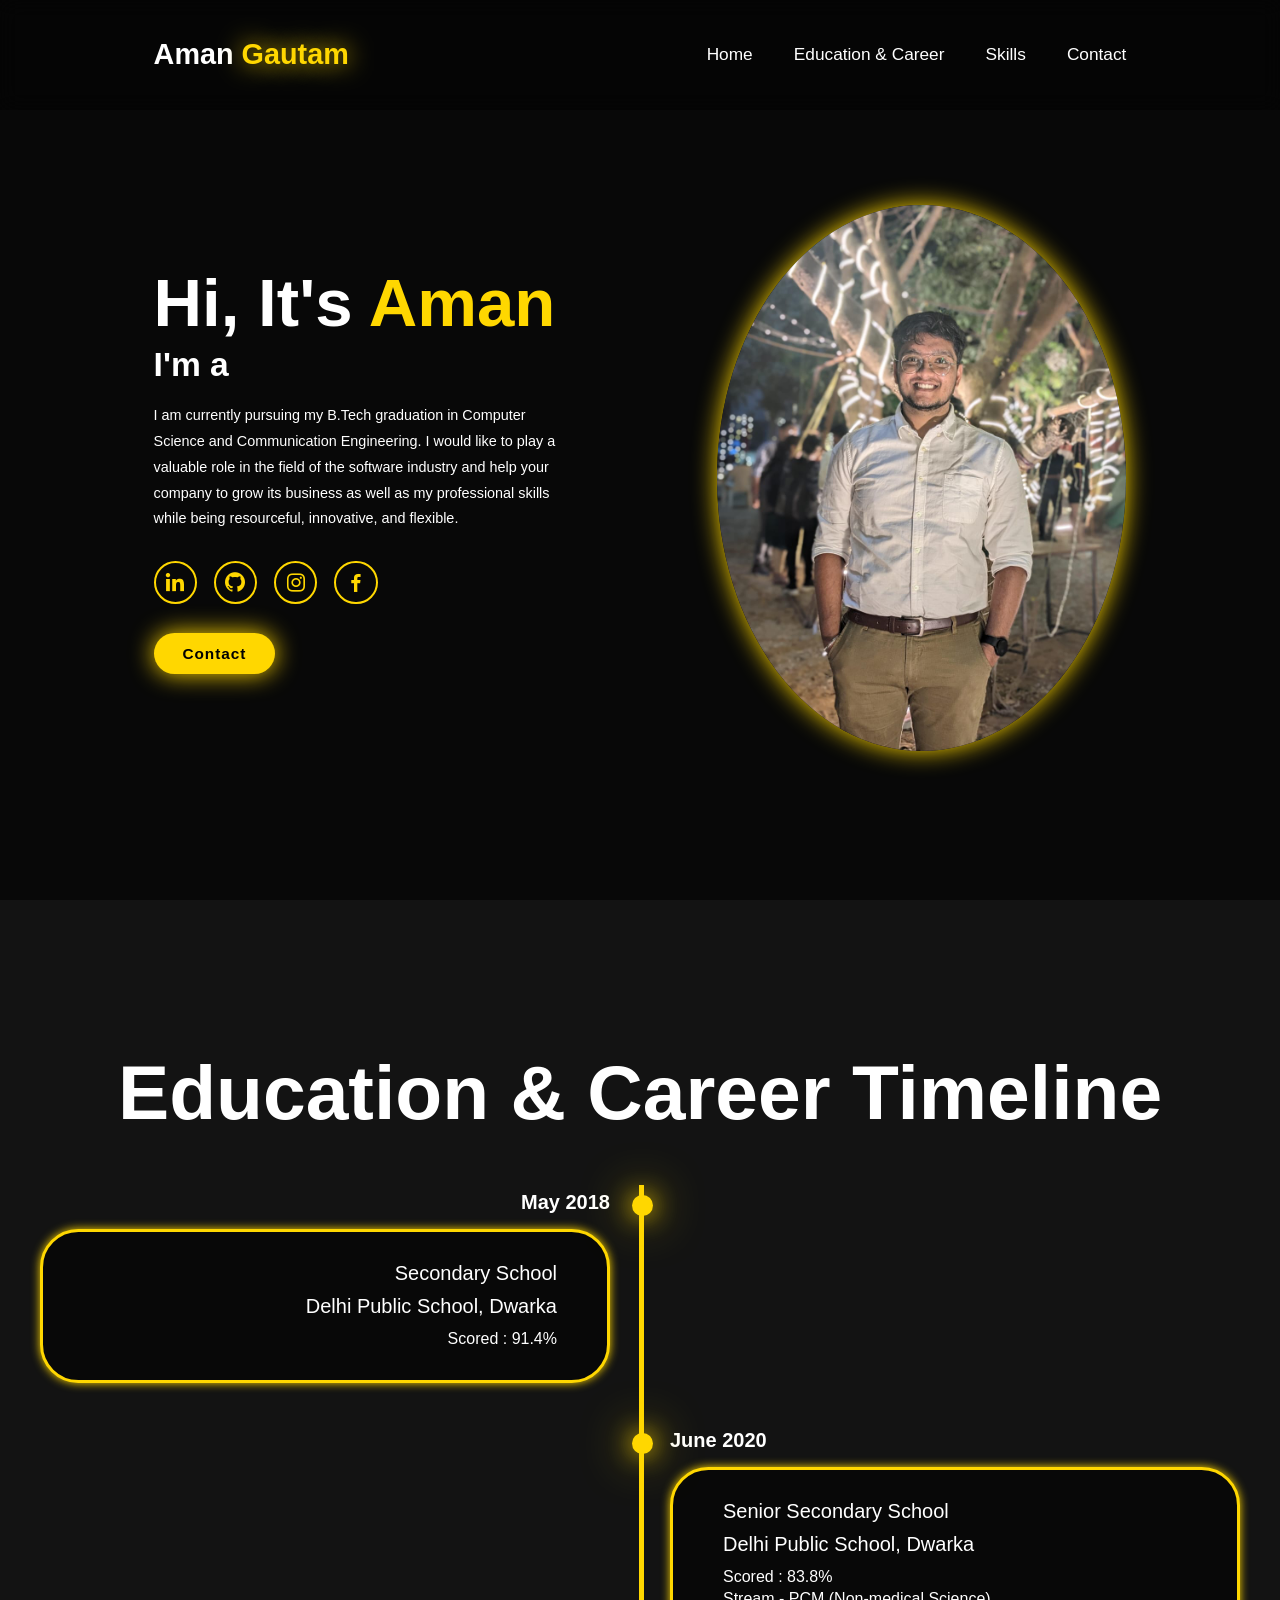
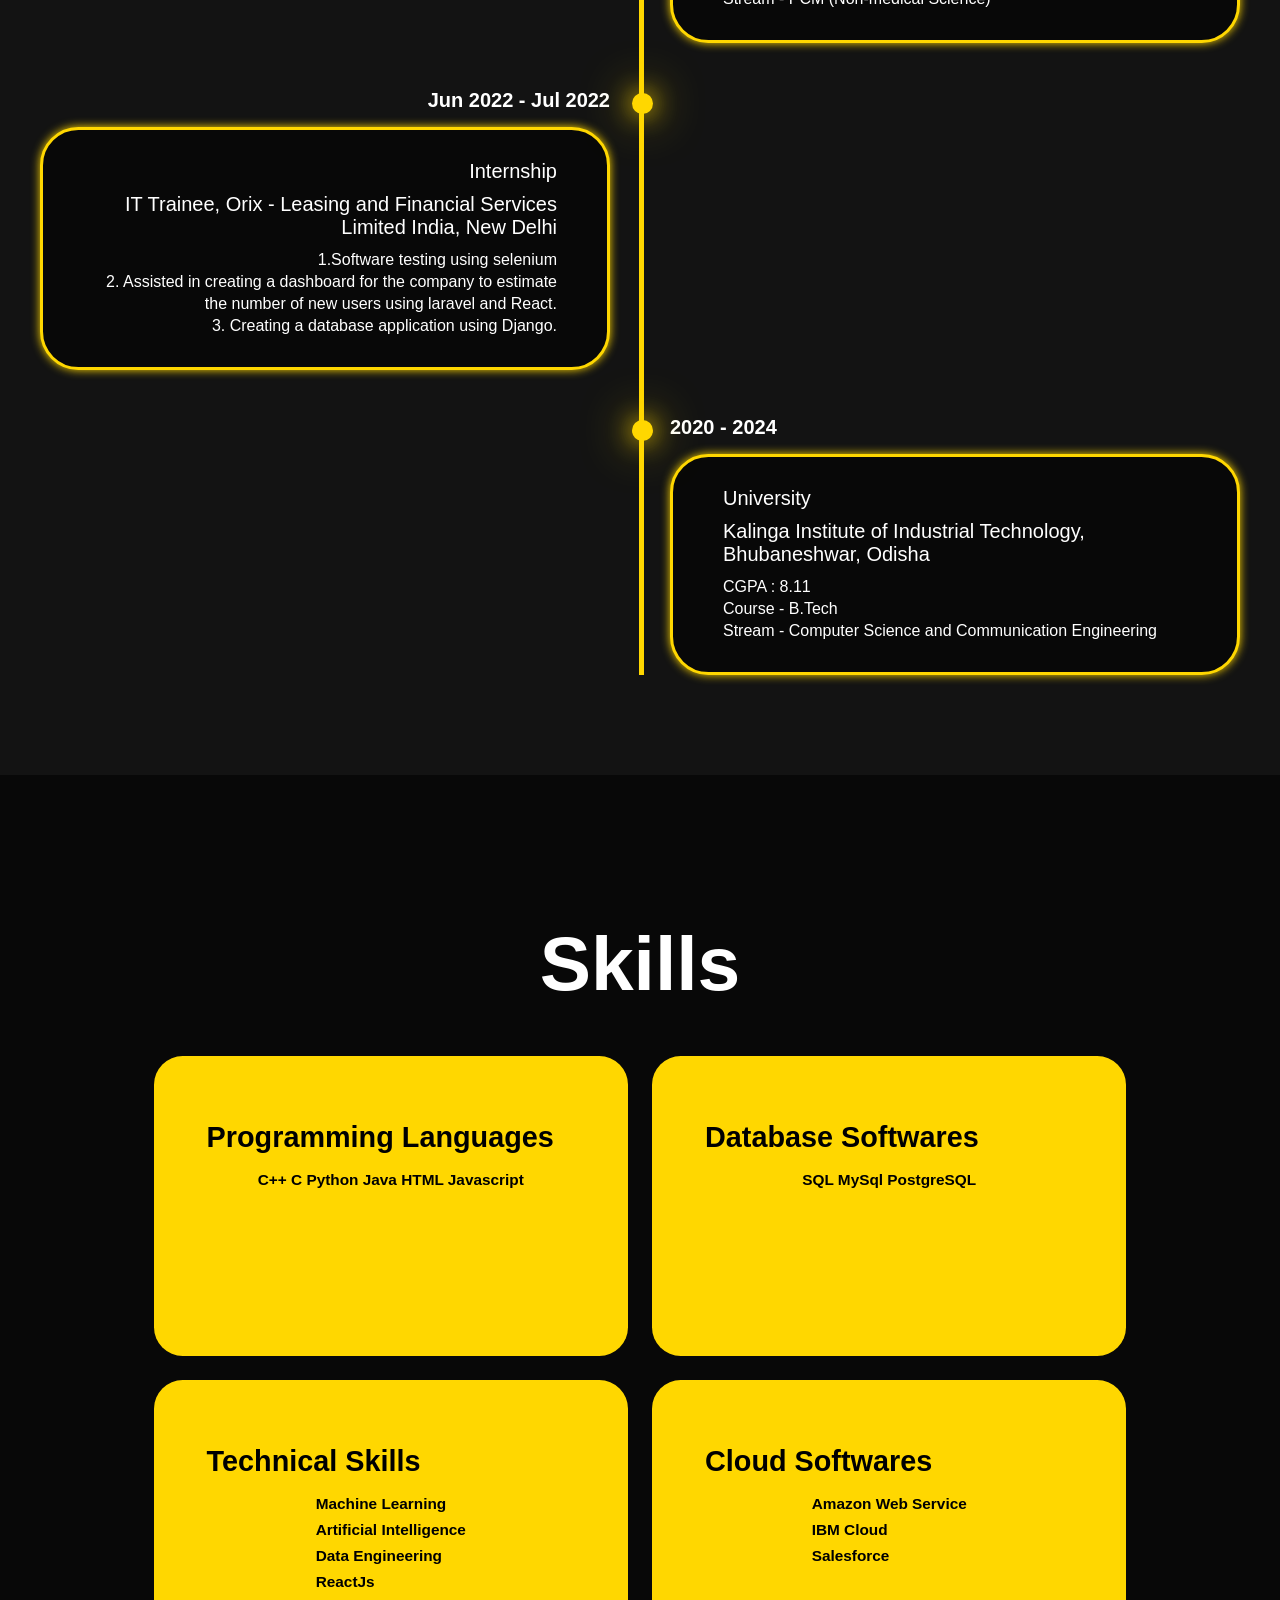
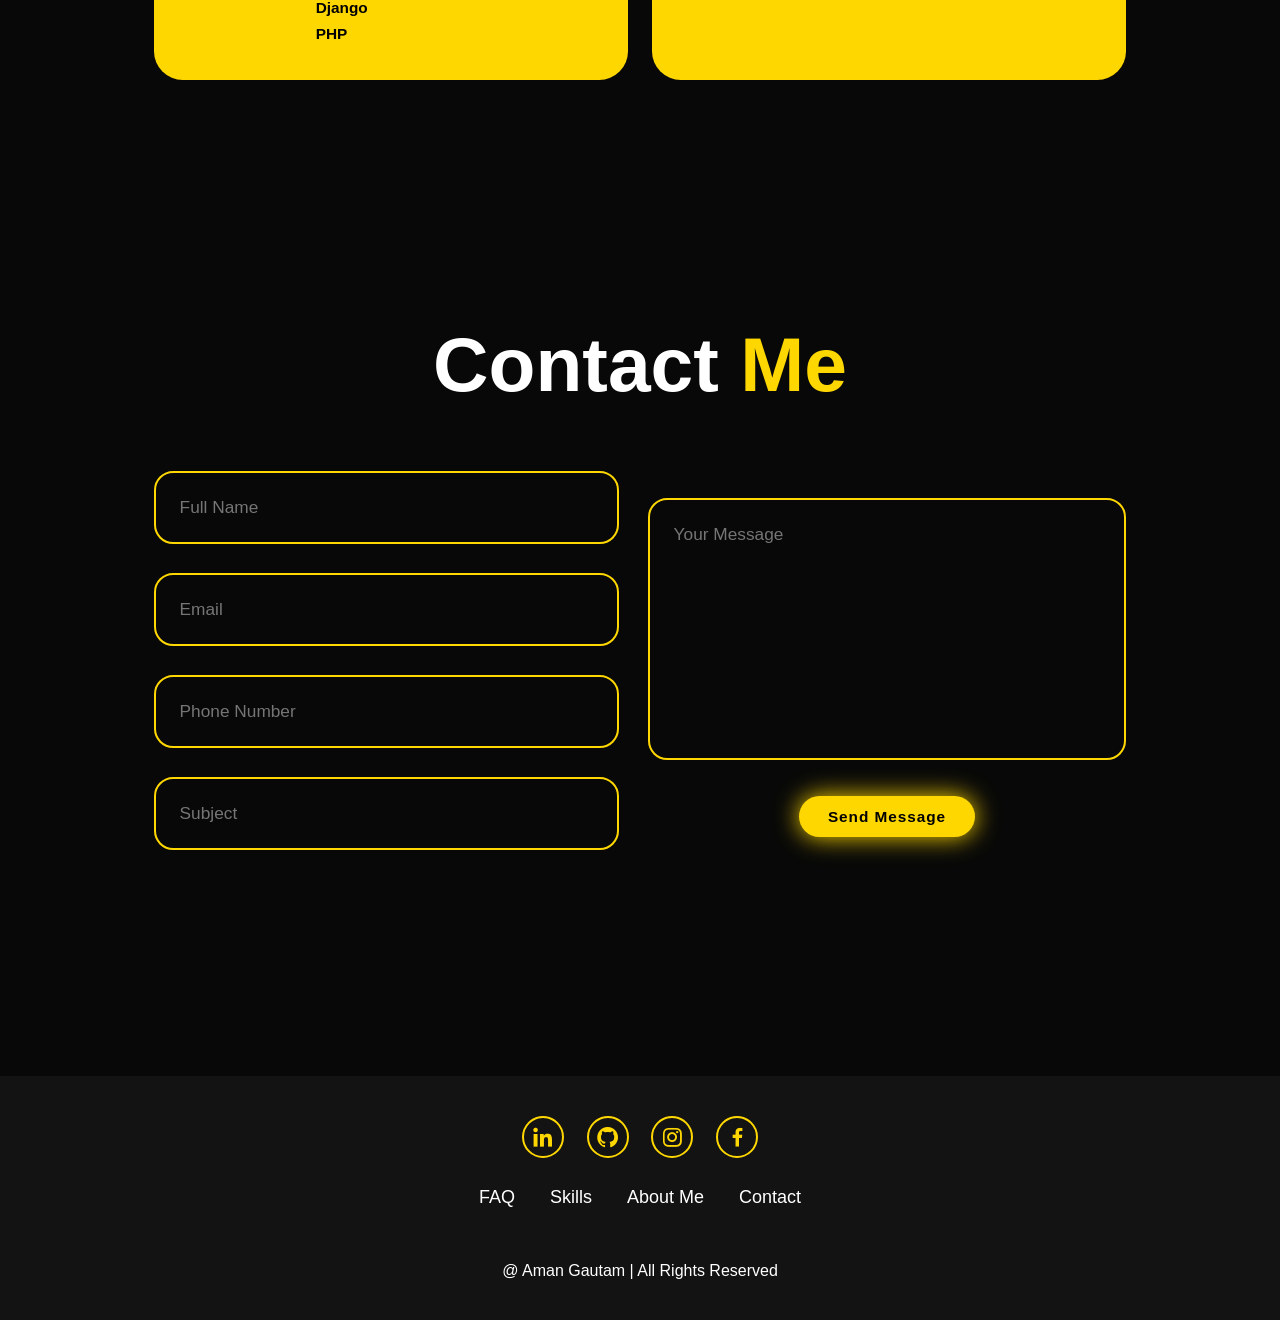
==== commit 837a374e: "Update index.html" ====
--- a/index.html
+++ b/index.html
@@ -88,16 +88,6 @@
                             <h3>University</h3>
                             <h3>Kalinga Institute of Industrial Technology, Bhubaneshwar, Odisha</h3>
                             <p>CGPA : 8.11 <br> Course - B.Tech <br> Stream - Computer Science and Communication Engineering</p>
-                        </div>
-                </div>
-
-                <div class="timeline-item">
-                    <div class="timeline-dot"></div>
-                        <div class="timeline-date">Jul 2024 - Present</div>
-                        <div class="timeline-content">
-                            <h3>Job 1</h3>
-                            <h3>Trainee Software Engineer, HSBC Technologies </h3>
-                            <p></p>
                         </div>
                 </div>
 
